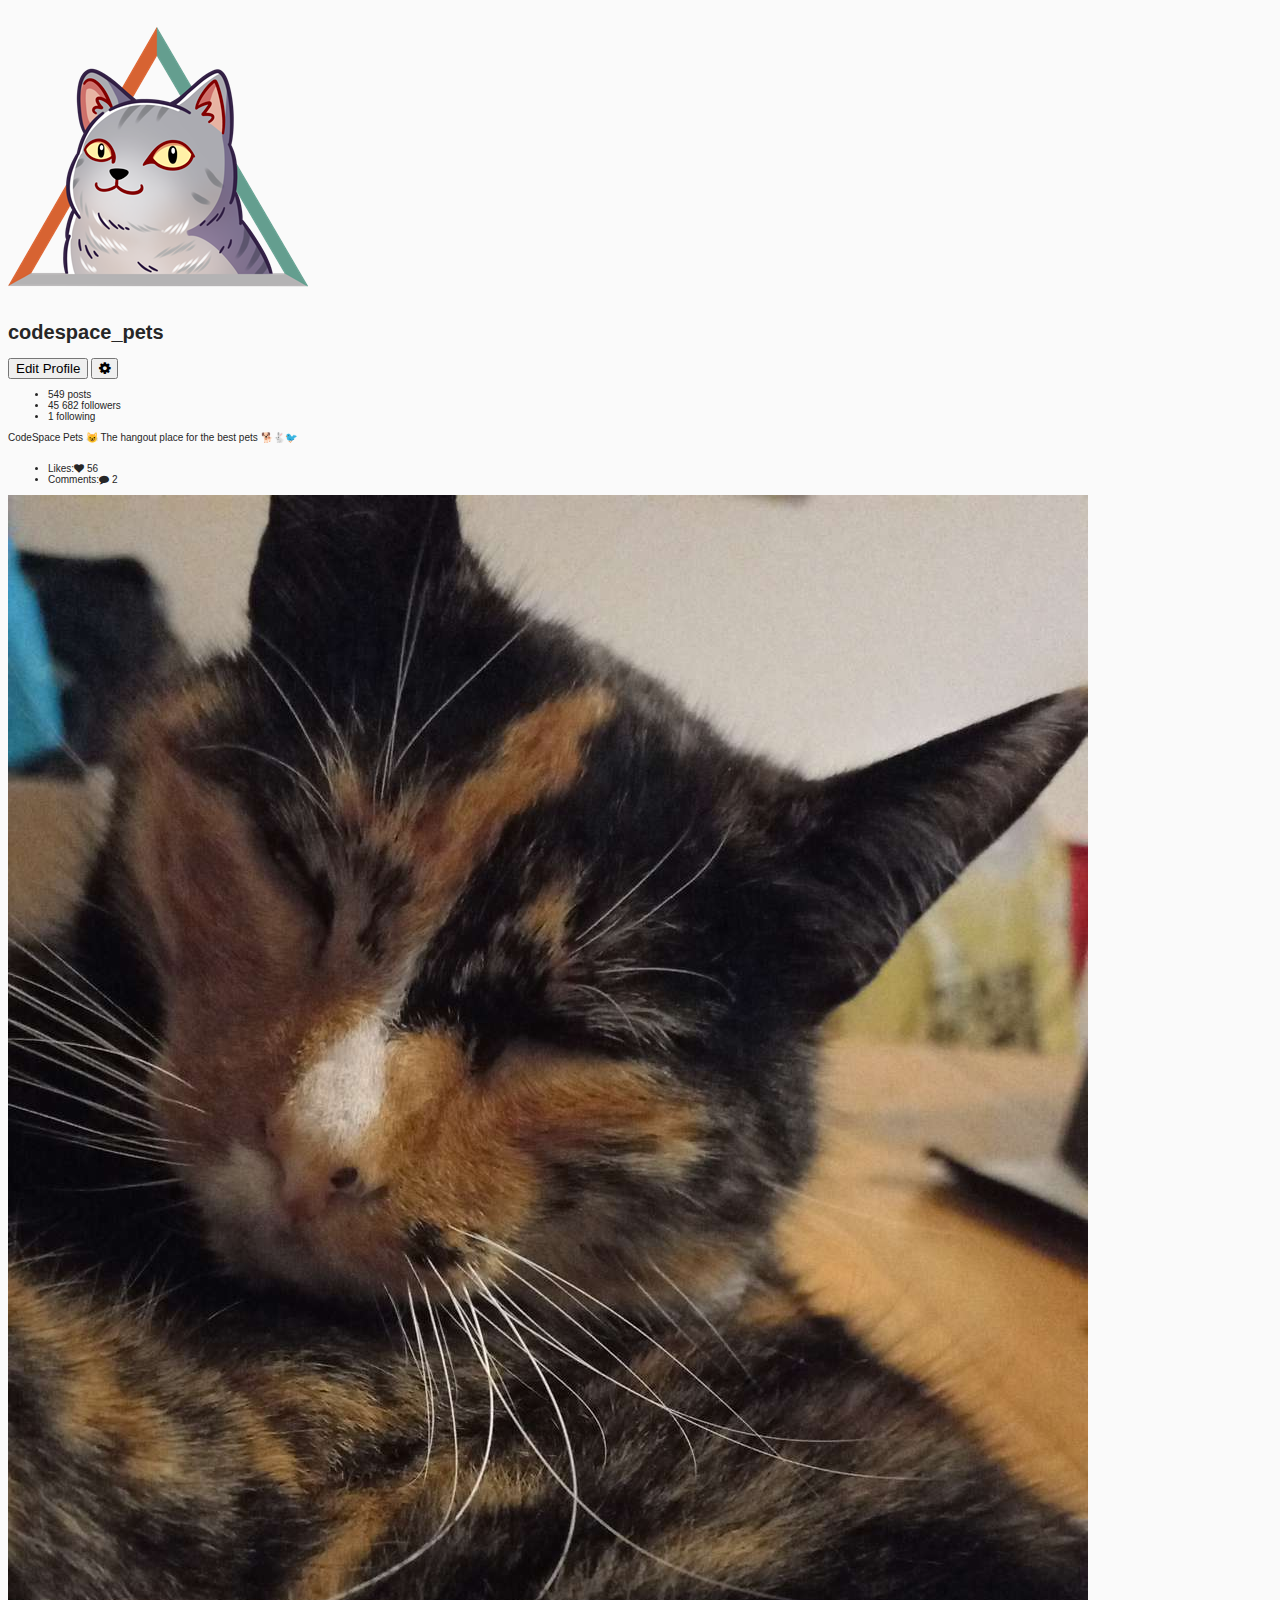
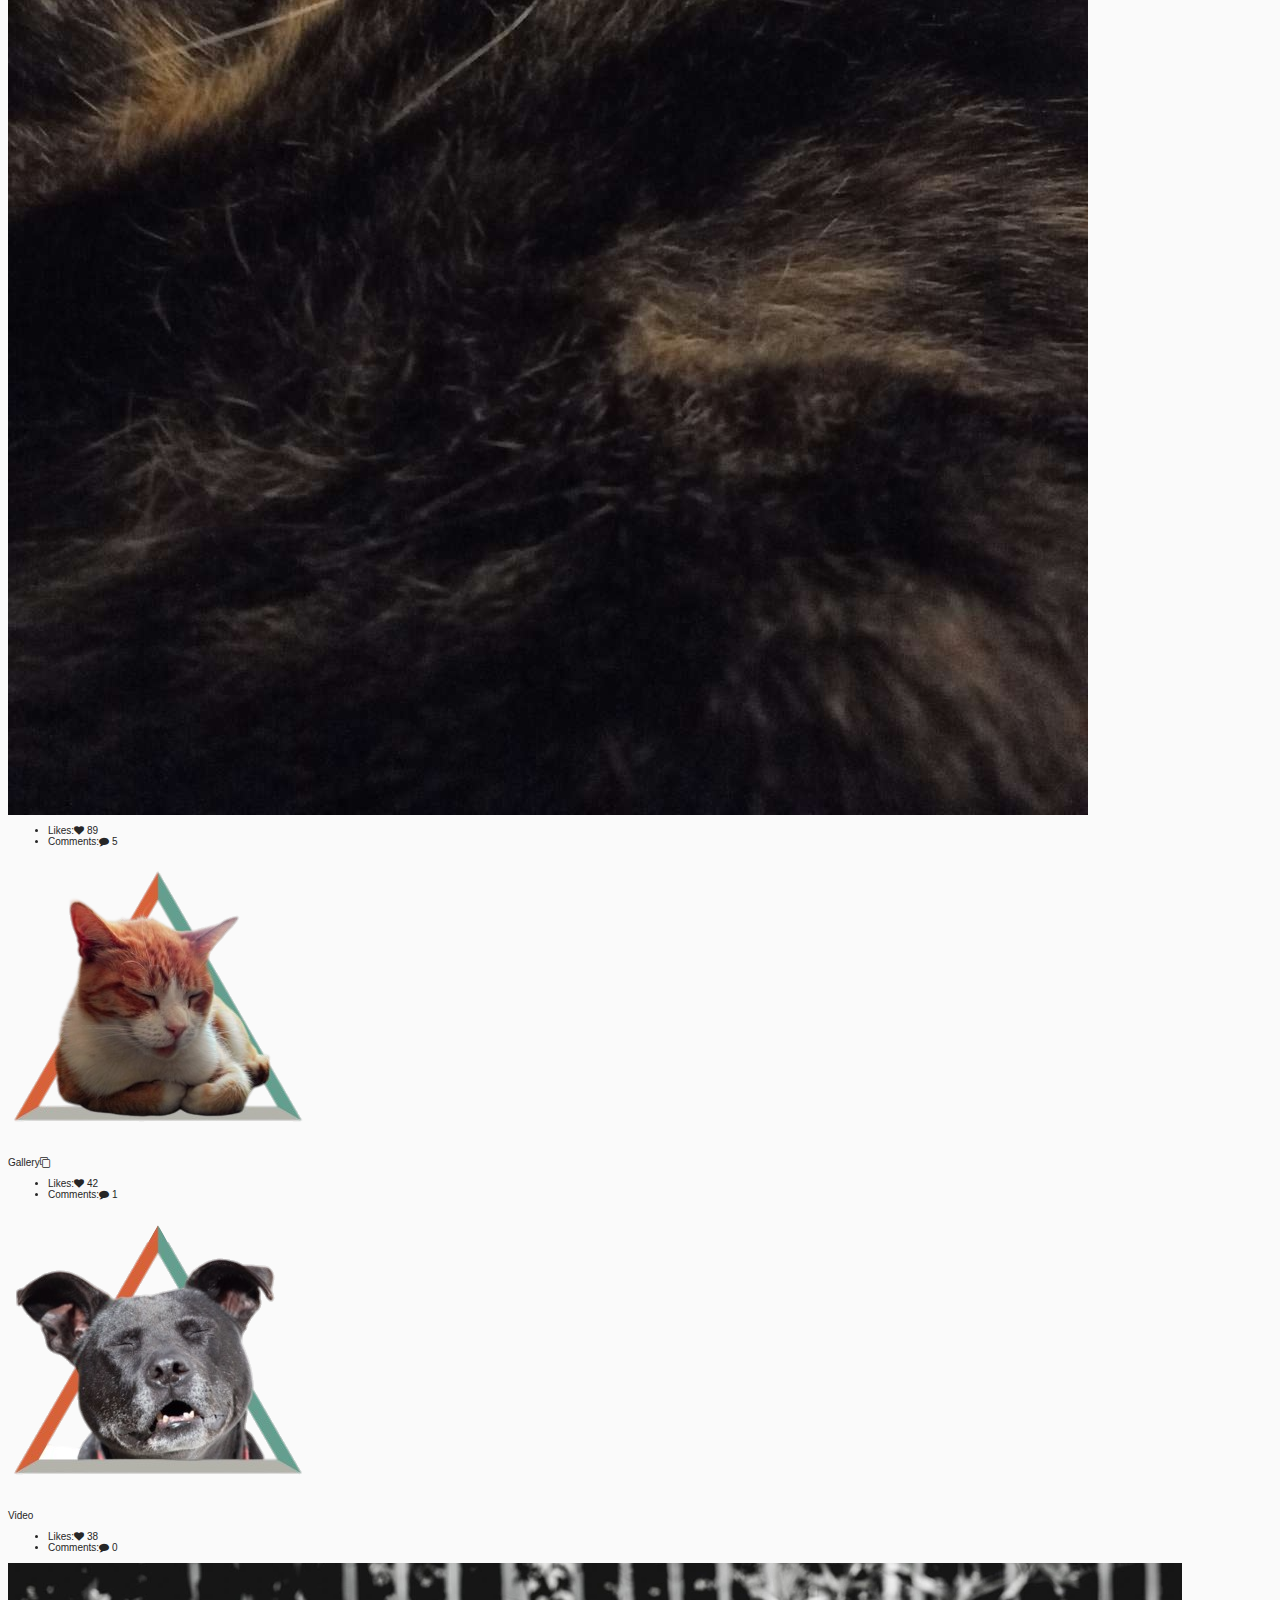
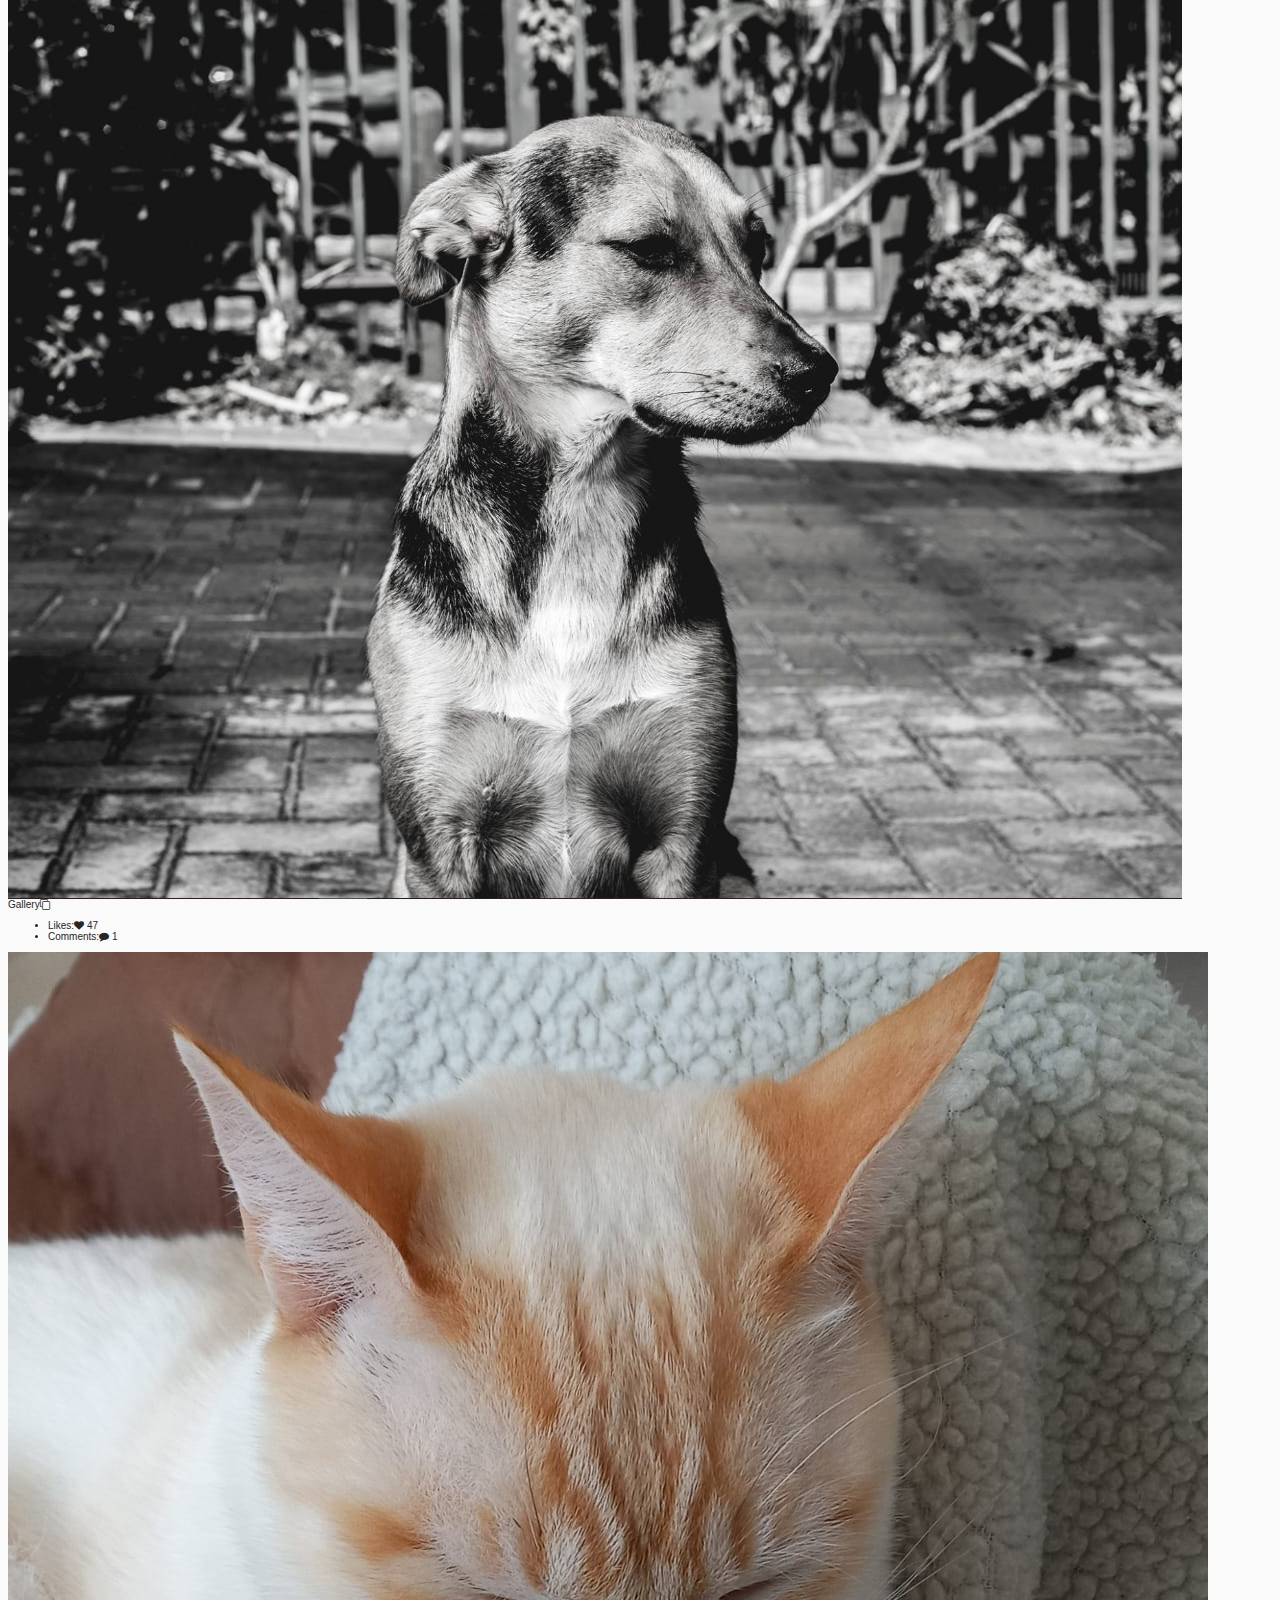
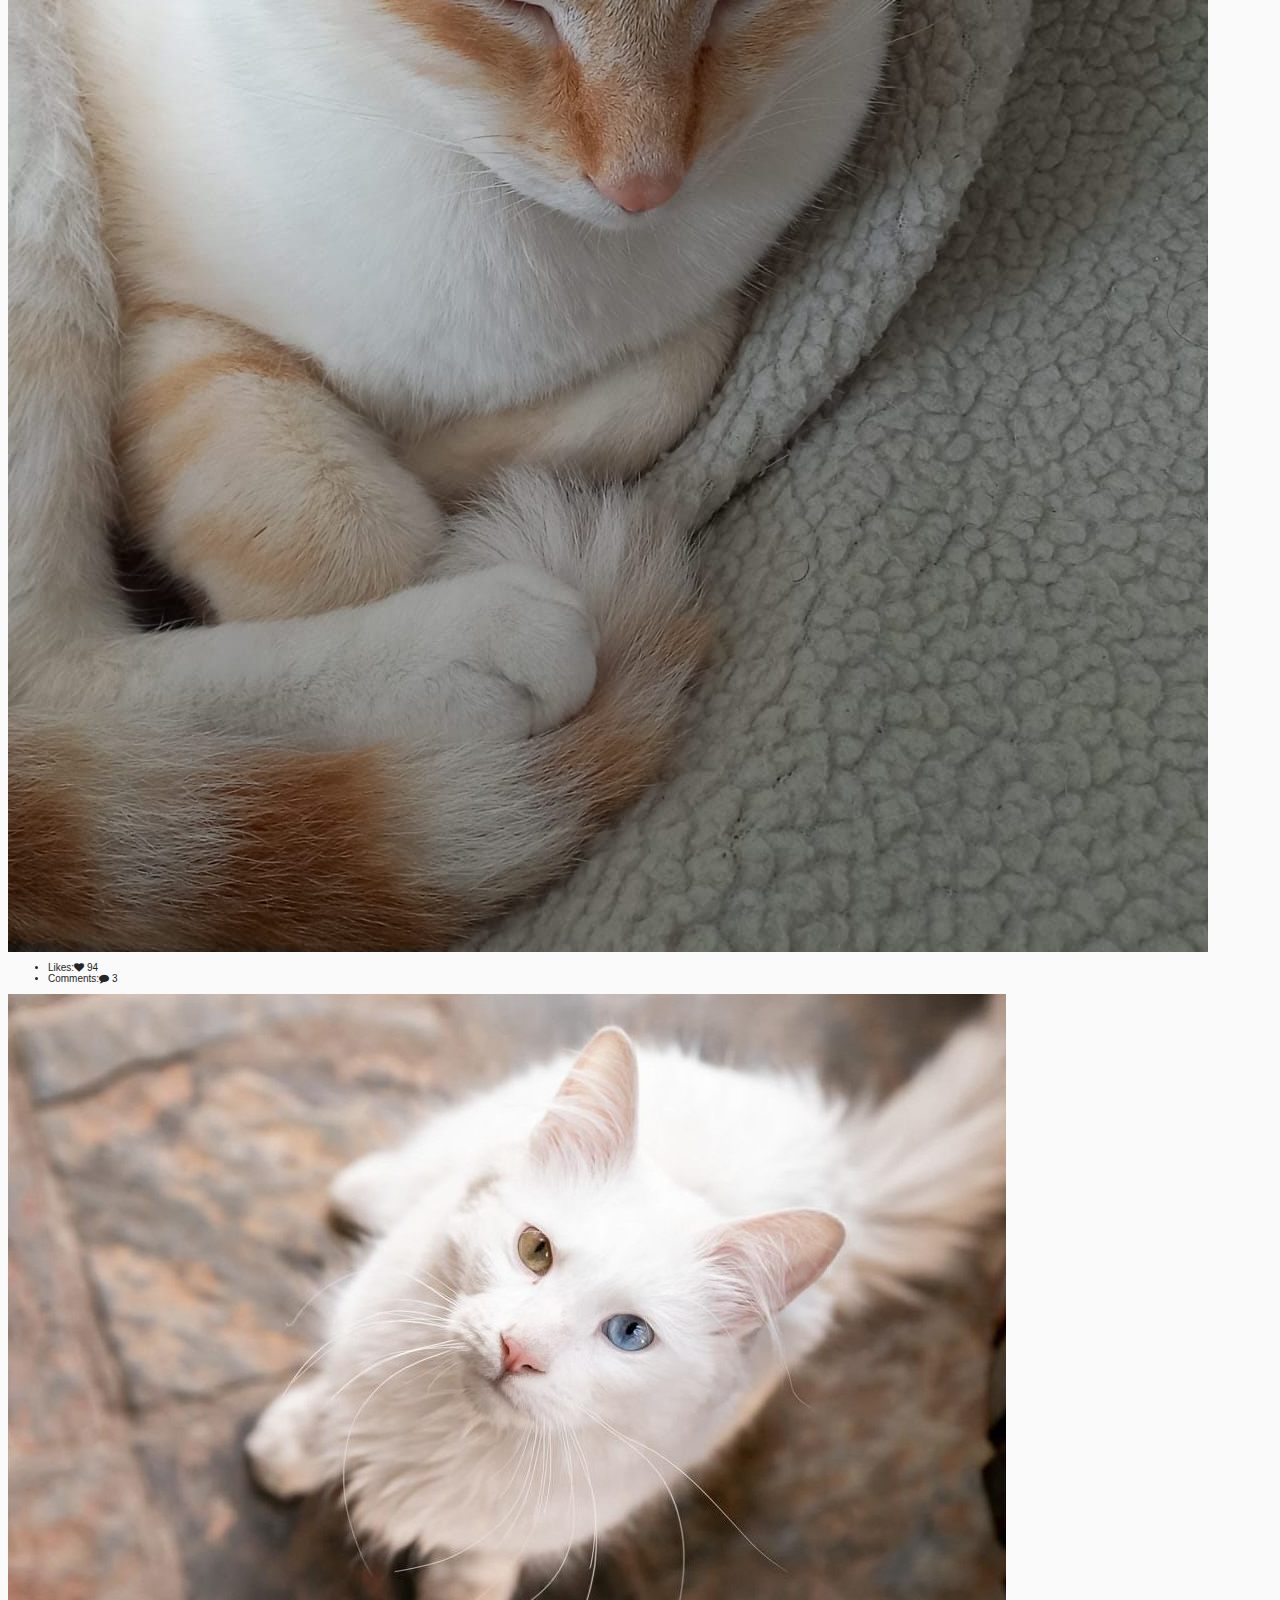
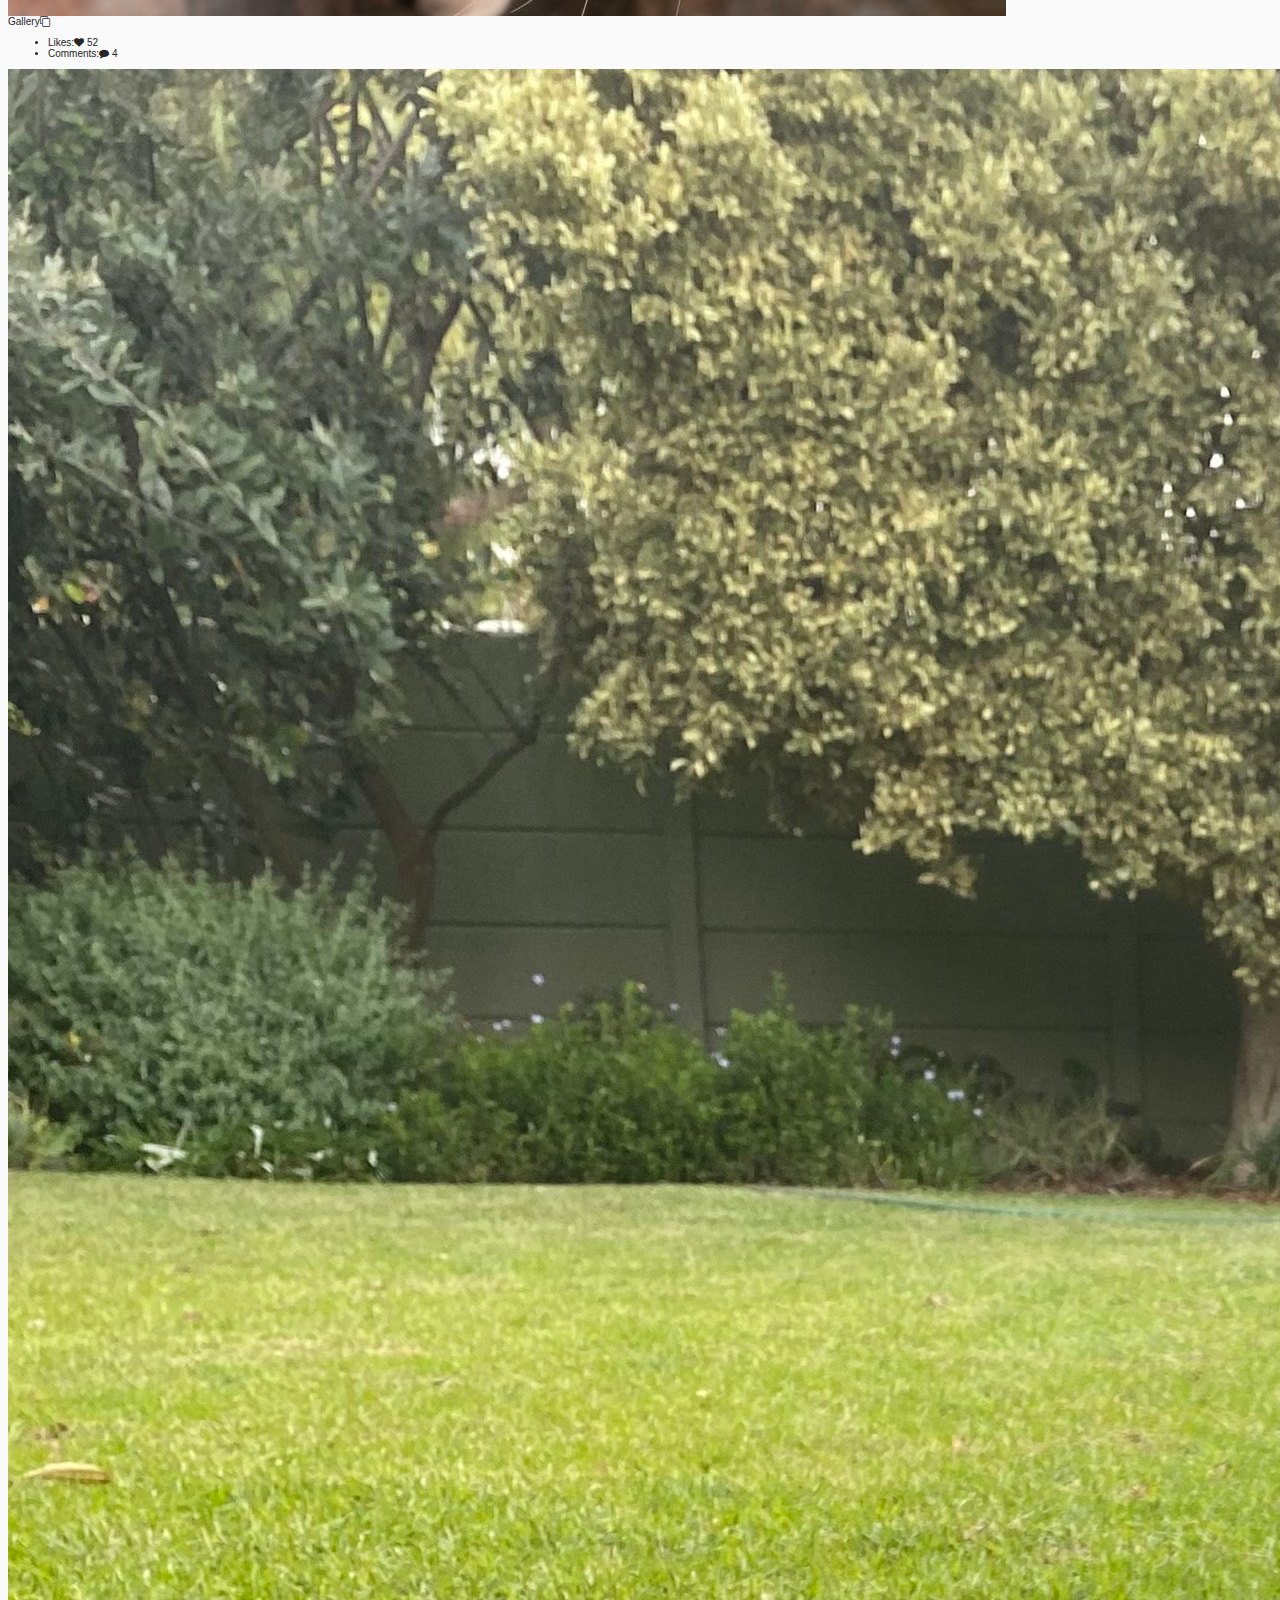
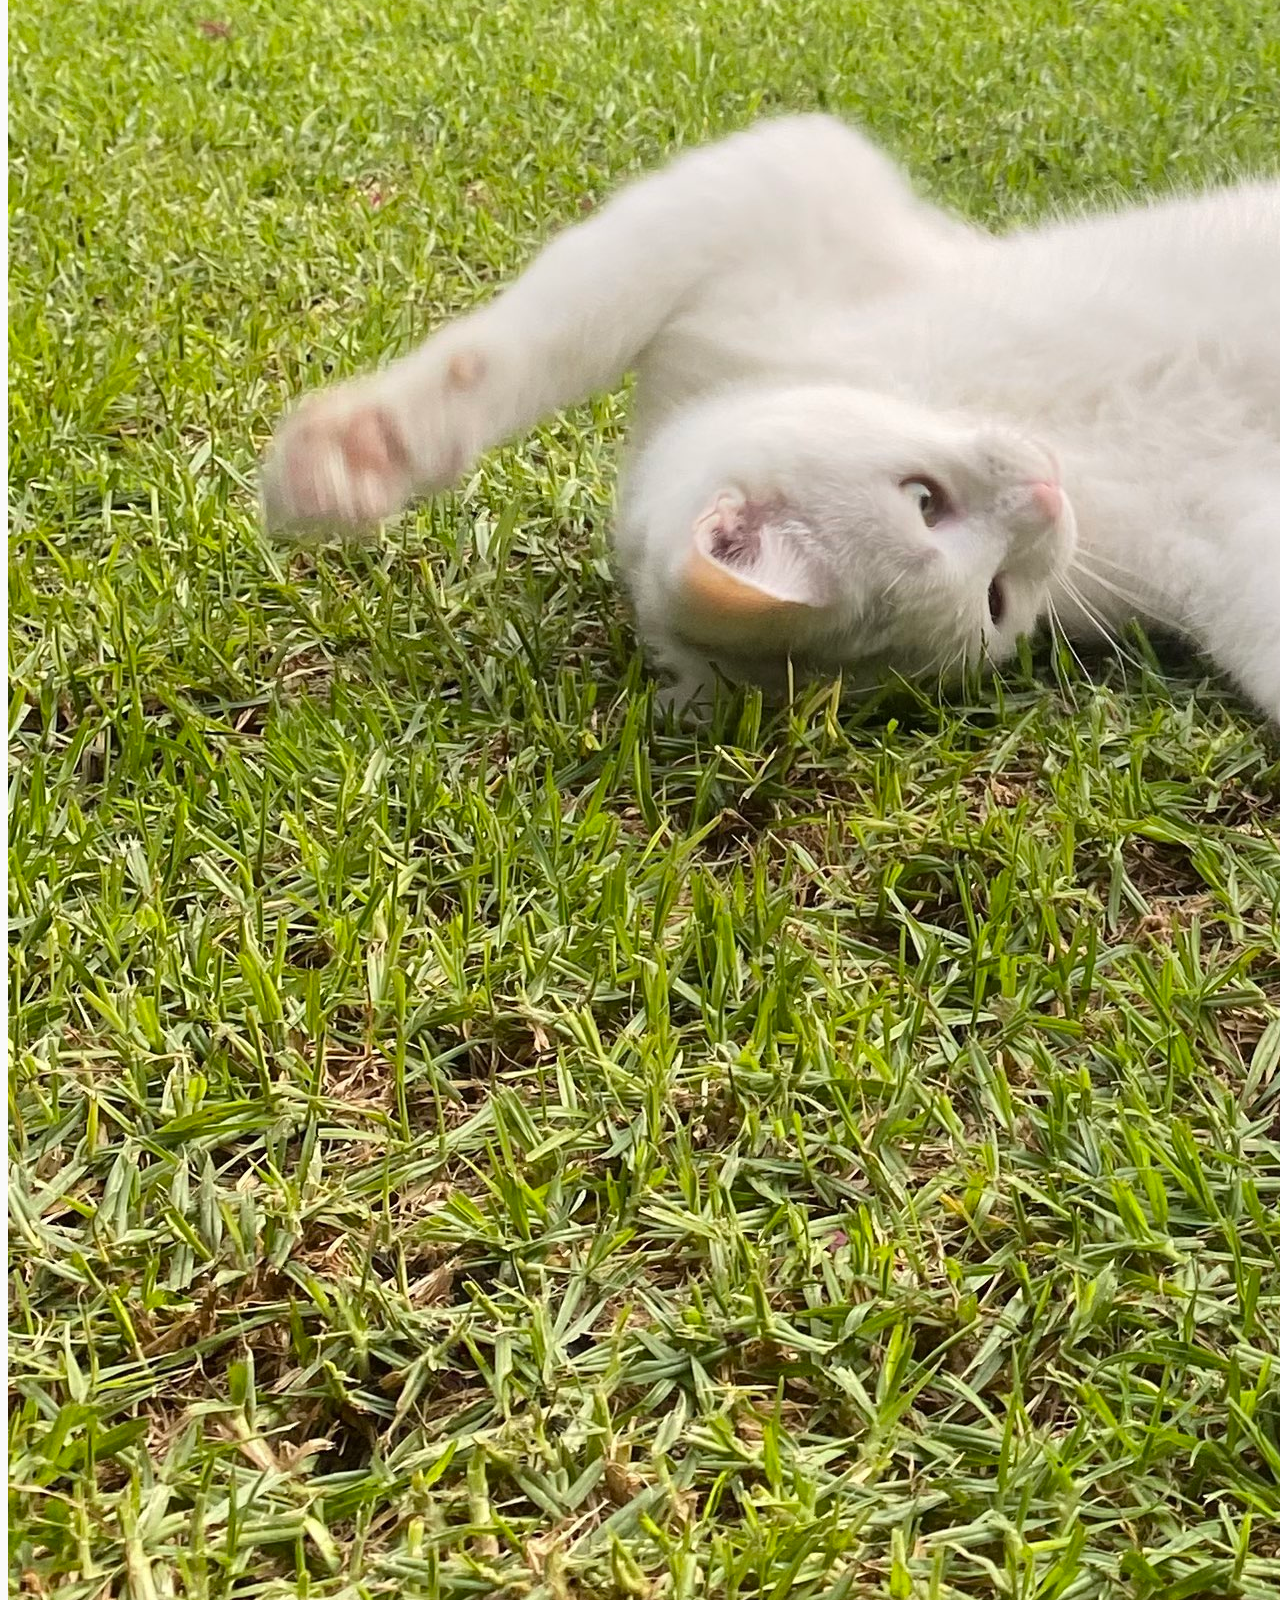
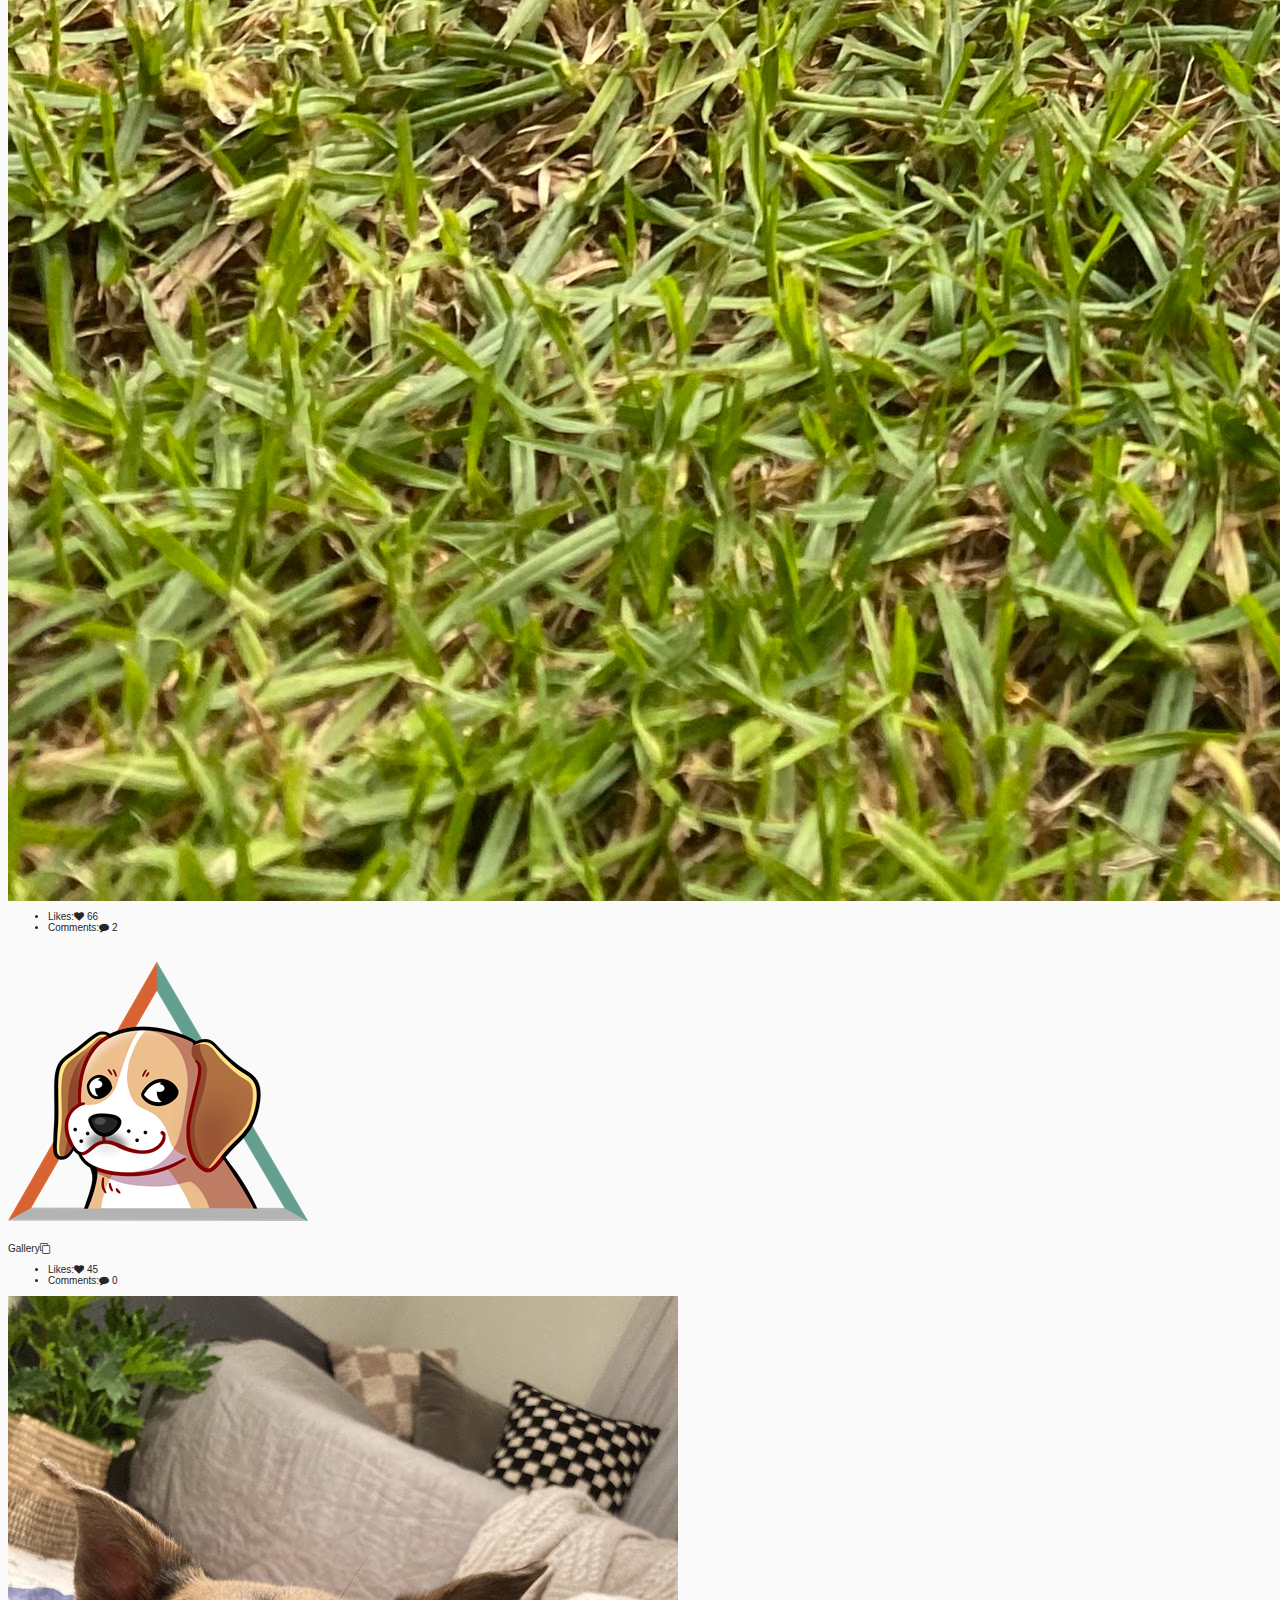
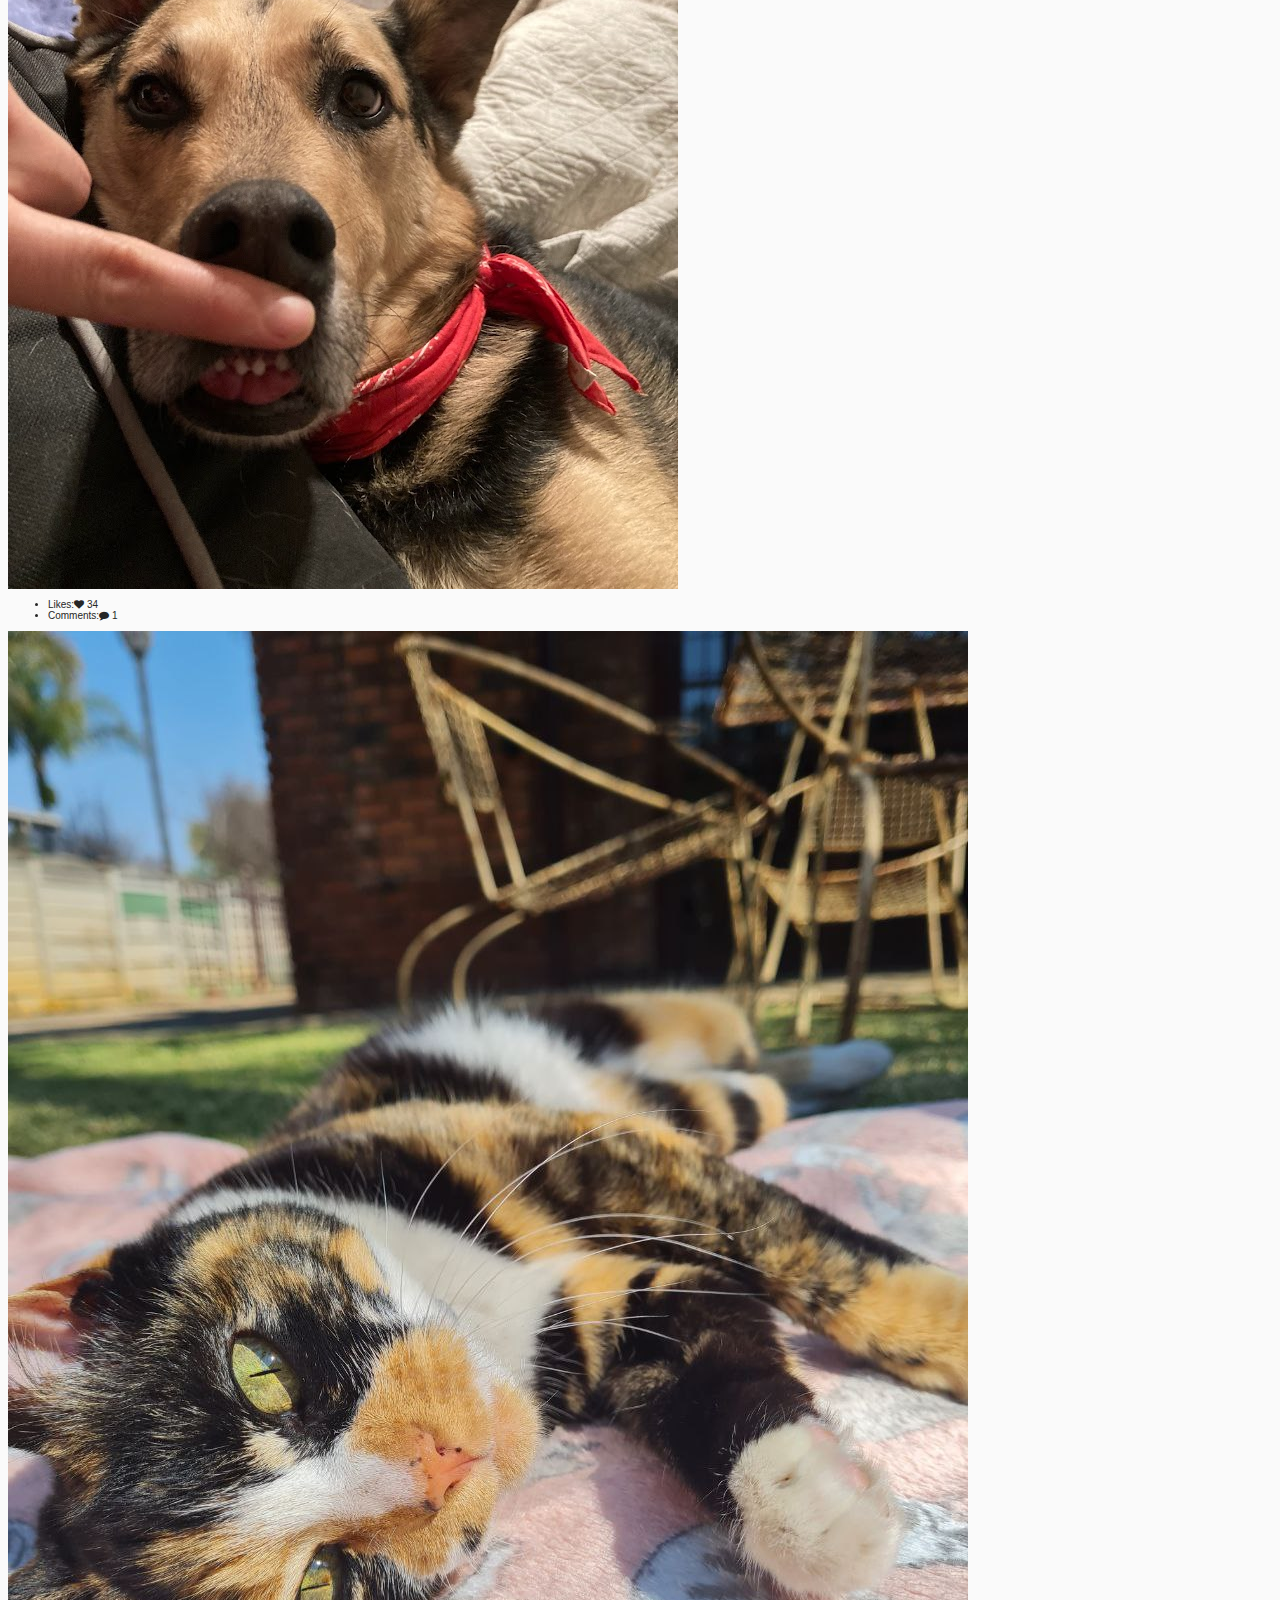
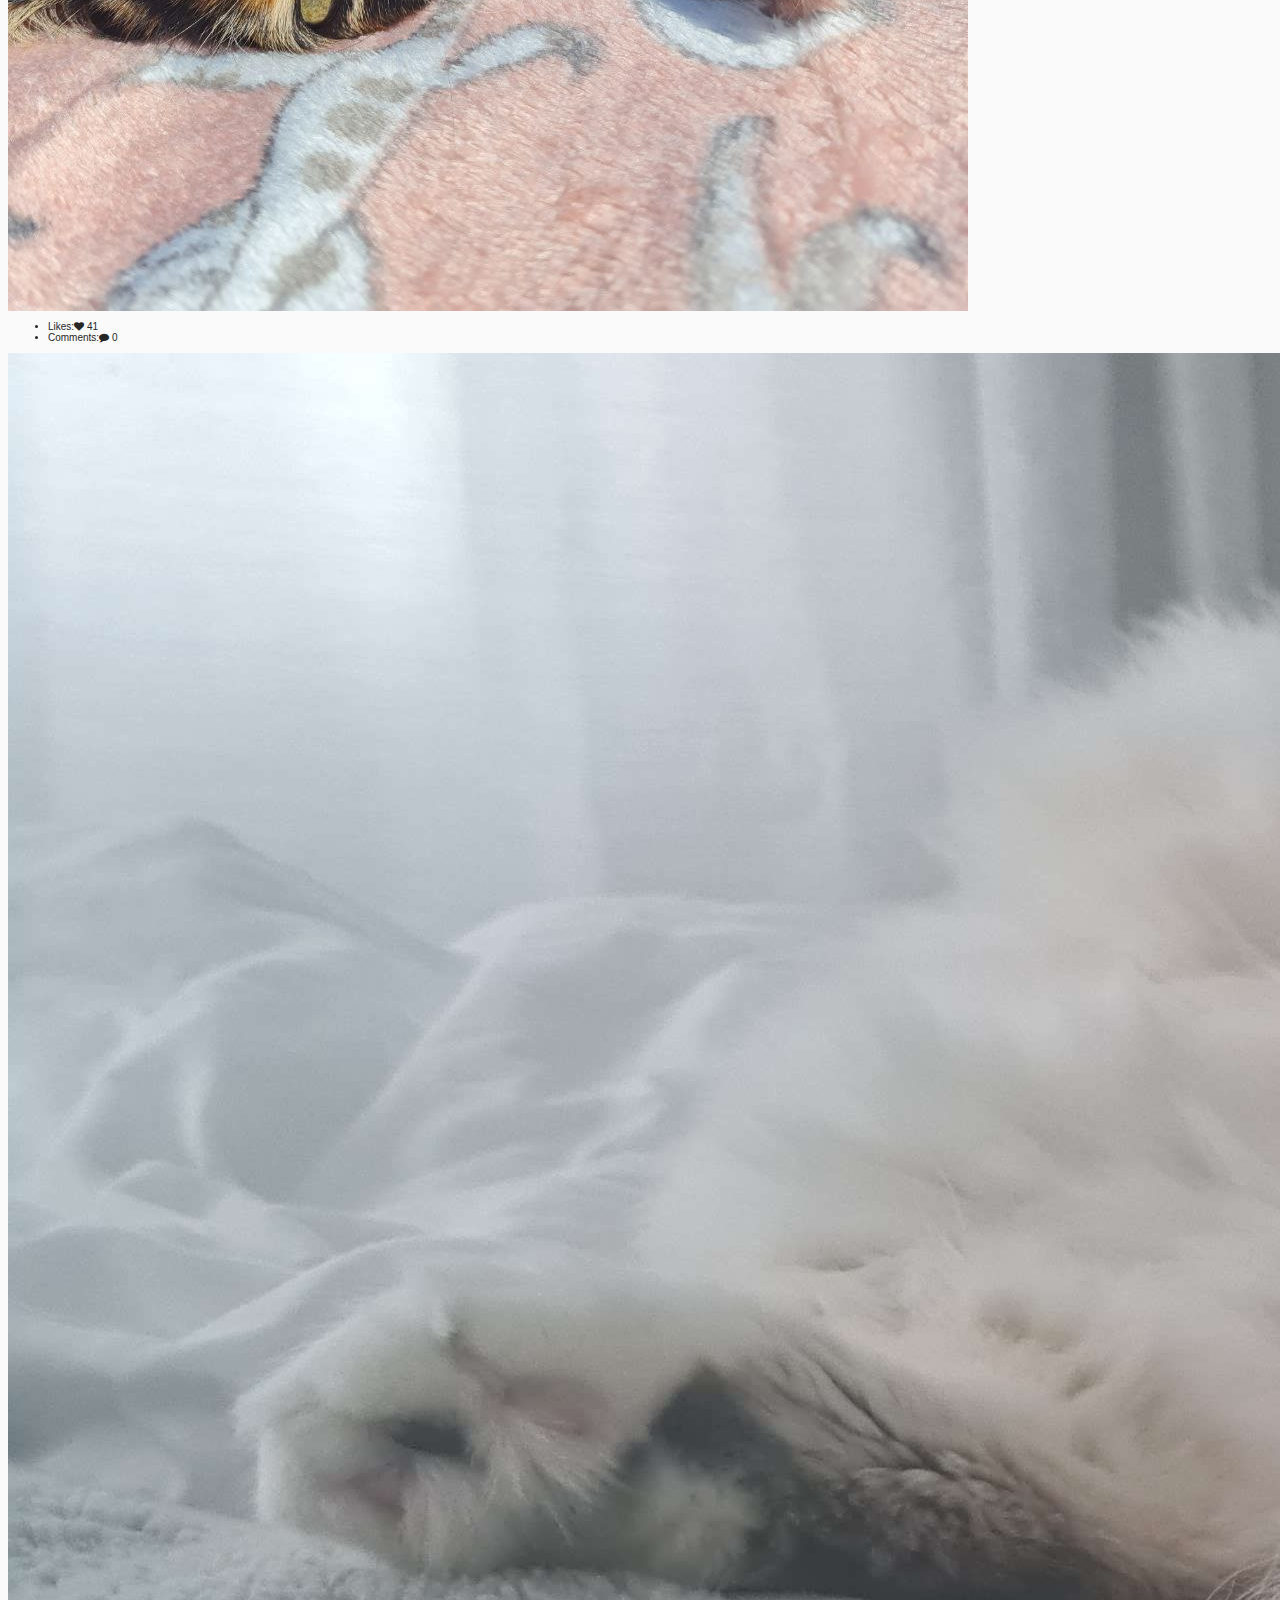
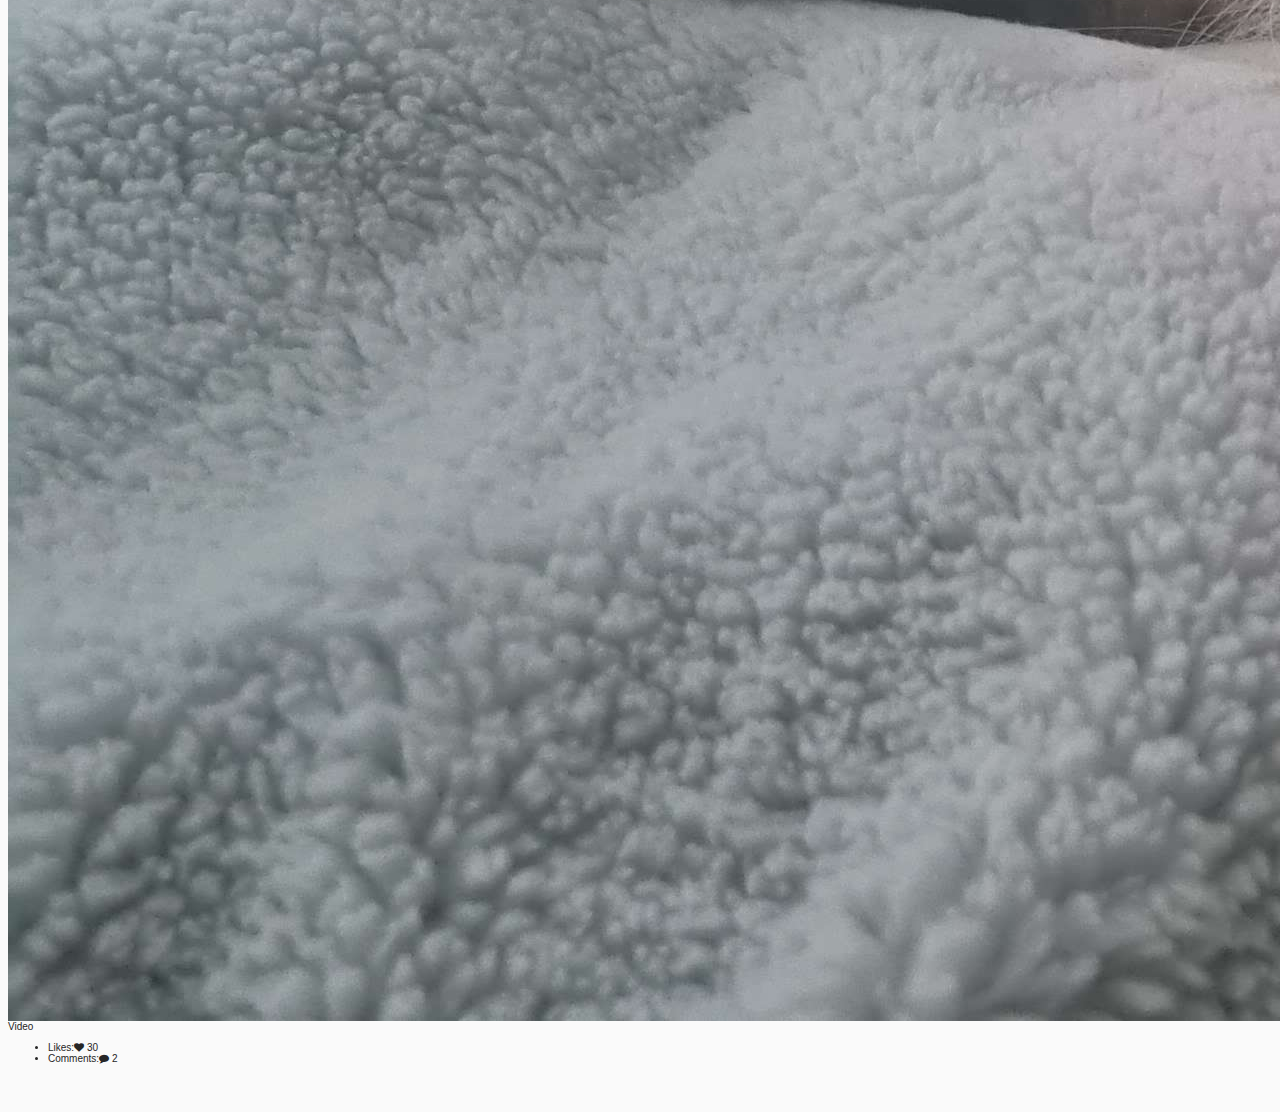
==== index.html @ 77688a8d "upload files" ====
<!-- Inspired by George Park: https://codepen.io/GeorgePark/pen/VXrwOP -->
<!DOCTYPE html>
<html lang="en">
<head>
    <meta charset="UTF-8">
    <meta name="viewport" content="width=device-width, initial-scale=1.0">
    <title>CodeSpace Pets Instagram 😺</title>
    <link rel="stylesheet" href="styles.css">
	<link rel="stylesheet" href="https://cdnjs.cloudflare.com/ajax/libs/font-awesome/4.7.0/css/font-awesome.min.css">
</head>
<body>
    



<header>

	<div class="container">

		<div class="profile">

			<div class="profile-image">

				<img src="./images/cat-codespace.png" alt="">

			</div>

			<div class="profile-user-settings">

				<h1 class="profile-user-name">codespace_pets</h1>

				<button class="btn profile-edit-btn">Edit Profile</button>

				<button class="btn profile-settings-btn" aria-label="profile settings"><i class="fa fa-cog" aria-hidden="true"></i></button>

			</div>

			<div class="profile-stats">

				<ul>
					<li><span class="profile-stat-count">549</span> posts</li>
					<li><span class="profile-stat-count">45 682</span> followers</li>
					<li><span class="profile-stat-count">1</span> following</li>
				</ul>

			</div>

			<div class="profile-bio">

				<p><span class="profile-real-name">CodeSpace Pets 😺</span> The hangout place for the best pets 🐕🐇🐦</p>

			</div>

		</div>
		<!-- End of profile section -->

	</div>
	<!-- End of container -->

</header>

<main>

	<div class="container">

		<div class="gallery">

			<div class="gallery-item" tabindex="0">

				<img src="./images/bailey.PNG" class="gallery-image" alt="">

				<div class="gallery-item-info">

					<ul>
						<li class="gallery-item-likes"><span class="visually-hidden">Likes:</span><i class="fa fa-heart" aria-hidden="true"></i> 56</li>
						<li class="gallery-item-comments"><span class="visually-hidden">Comments:</span><i class="fa fa-comment" aria-hidden="true"></i> 2</li>
					</ul>

				</div>

			</div>

			<div class="gallery-item" tabindex="0">

				<img src="./images/startlett.jpg" class="gallery-image" alt="">

				<div class="gallery-item-info">

					<ul>
						<li class="gallery-item-likes"><span class="visually-hidden">Likes:</span><i class="fa fa-heart" aria-hidden="true"></i> 89</li>
						<li class="gallery-item-comments"><span class="visually-hidden">Comments:</span><i class="fa fa-comment" aria-hidden="true"></i> 5</li>
					</ul>

				</div>

			</div>

			<div class="gallery-item" tabindex="0">

				<img src="./images/mr-chomsky.png" class="gallery-image" alt="">

				<div class="gallery-item-type">

					<span class="visually-hidden">Gallery</span><i class="fa fa-clone" aria-hidden="true"></i>

				</div>

				<div class="gallery-item-info">

					<ul>
						<li class="gallery-item-likes"><span class="visually-hidden">Likes:</span><i class="fa fa-heart" aria-hidden="true"></i> 42</li>
						<li class="gallery-item-comments"><span class="visually-hidden">Comments:</span><i class="fa fa-comment" aria-hidden="true"></i> 1</li>
					</ul>

				</div>

			</div>

			<div class="gallery-item" tabindex="0">

				<img src="./images/scarab.png" class="gallery-image" alt="">

				<div class="gallery-item-type">

					<span class="visually-hidden">Video</span><i class="fa fa-video" aria-hidden="true"></i>

				</div>

				<div class="gallery-item-info">

					<ul>
						<li class="gallery-item-likes"><span class="visually-hidden">Likes:</span><i class="fa fa-heart" aria-hidden="true"></i> 38</li>
						<li class="gallery-item-comments"><span class="visually-hidden">Comments:</span><i class="fa fa-comment" aria-hidden="true"></i> 0</li>
					</ul>

				</div>

			</div>

			<div class="gallery-item" tabindex="0">

				<img src="./images/baronnashor.png" class="gallery-image" alt="">

				<div class="gallery-item-type">

					<span class="visually-hidden">Gallery</span><i class="fa fa-clone" aria-hidden="true"></i>

				</div>

				<div class="gallery-item-info">

					<ul>
						<li class="gallery-item-likes"><span class="visually-hidden">Likes:</span><i class="fa fa-heart" aria-hidden="true"></i> 47</li>
						<li class="gallery-item-comments"><span class="visually-hidden">Comments:</span><i class="fa fa-comment" aria-hidden="true"></i> 1</li>
					</ul>

				</div>

			</div>

			<div class="gallery-item" tabindex="0">

				<img src="./images/gabrielle.jpg" class="gallery-image" alt="">

				<div class="gallery-item-info">

					<ul>
						<li class="gallery-item-likes"><span class="visually-hidden">Likes:</span><i class="fa fa-heart" aria-hidden="true"></i> 94</li>
						<li class="gallery-item-comments"><span class="visually-hidden">Comments:</span><i class="fa fa-comment" aria-hidden="true"></i> 3</li>
					</ul>

				</div>

			</div>

			<div class="gallery-item" tabindex="0">

				<img src="./images/jarrod.jpg" class="gallery-image" alt="">

				<div class="gallery-item-type">

					<span class="visually-hidden">Gallery</span><i class="fa fa-clone" aria-hidden="true"></i>

				</div>

				<div class="gallery-item-info">

					<ul>
						<li class="gallery-item-likes"><span class="visually-hidden">Likes:</span><i class="fa fa-heart" aria-hidden="true"></i> 52</li>
						<li class="gallery-item-comments"><span class="visually-hidden">Comments:</span><i class="fa fa-comment" aria-hidden="true"></i> 4</li>
					</ul>

				</div>

			</div>

			<div class="gallery-item" tabindex="0">

				<img src="./images/mr_goose.jpg" class="gallery-image" alt="">

				<div class="gallery-item-info">

					<ul>
						<li class="gallery-item-likes"><span class="visually-hidden">Likes:</span><i class="fa fa-heart" aria-hidden="true"></i> 66</li>
						<li class="gallery-item-comments"><span class="visually-hidden">Comments:</span><i class="fa fa-comment" aria-hidden="true"></i> 2</li>
					</ul>

				</div>

			</div>

			<div class="gallery-item" tabindex="0">

				<img src="./images/dog-codespace.png" class="gallery-image" alt="">

				<div class="gallery-item-type">

					<span class="visually-hidden">Gallery</span><i class="fa fa-clone" aria-hidden="true"></i>

				</div>

				<div class="gallery-item-info">

					<ul>
						<li class="gallery-item-likes"><span class="visually-hidden">Likes:</span><i class="fa fa-heart" aria-hidden="true"></i> 45</li>
						<li class="gallery-item-comments"><span class="visually-hidden">Comments:</span><i class="fa fa-comment" aria-hidden="true"></i> 0</li>
					</ul>

				</div>

			</div>

			<div class="gallery-item" tabindex="0">

				<img src="./images/forrest.jpg" class="gallery-image" alt="">

				<div class="gallery-item-info">

					<ul>
						<li class="gallery-item-likes"><span class="visually-hidden">Likes:</span><i class="fa fa-heart" aria-hidden="true"></i> 34</li>
						<li class="gallery-item-comments"><span class="visually-hidden">Comments:</span><i class="fa fa-comment" aria-hidden="true"></i> 1</li>
					</ul>

				</div>

			</div>

			<div class="gallery-item" tabindex="0">

				<img src="./images/louise.jpg" class="gallery-image" alt="">

				<div class="gallery-item-info">

					<ul>
						<li class="gallery-item-likes"><span class="visually-hidden">Likes:</span><i class="fa fa-heart" aria-hidden="true"></i> 41</li>
						<li class="gallery-item-comments"><span class="visually-hidden">Comments:</span><i class="fa fa-comment" aria-hidden="true"></i> 0</li>
					</ul>

				</div>

			</div>

			<div class="gallery-item" tabindex="0">

				<img src="./images/tired.jpg" class="gallery-image" alt="">

				<div class="gallery-item-type">

					<span class="visually-hidden">Video</span><i class="fa fa-video" aria-hidden="true"></i>

				</div>

				<div class="gallery-item-info">

					<ul>
						<li class="gallery-item-likes"><span class="visually-hidden">Likes:</span><i class="fa fa-heart" aria-hidden="true"></i> 30</li>
						<li class="gallery-item-comments"><span class="visually-hidden">Comments:</span><i class="fa fa-comment" aria-hidden="true"></i> 2</li>
					</ul>

				</div>

			</div>

		</div>
		<!-- End of gallery -->

		<div class="loader"></div>

	</div>
	<!-- End of container -->

</main>

    
</body>
</html>
---- styles.css ----
/* Base Styles */

:root {
    font-size: 10px;
}

*,
*::before,
*::after {
    box-sizing: border-box;
}

body {
    font-family: "Open Sans", Arial, sans-serif;
    min-height: 100vh;
    background-color: #fafafa;
    color: #262626;
    padding-bottom: 3rem;
}

img {
    display: block;
}
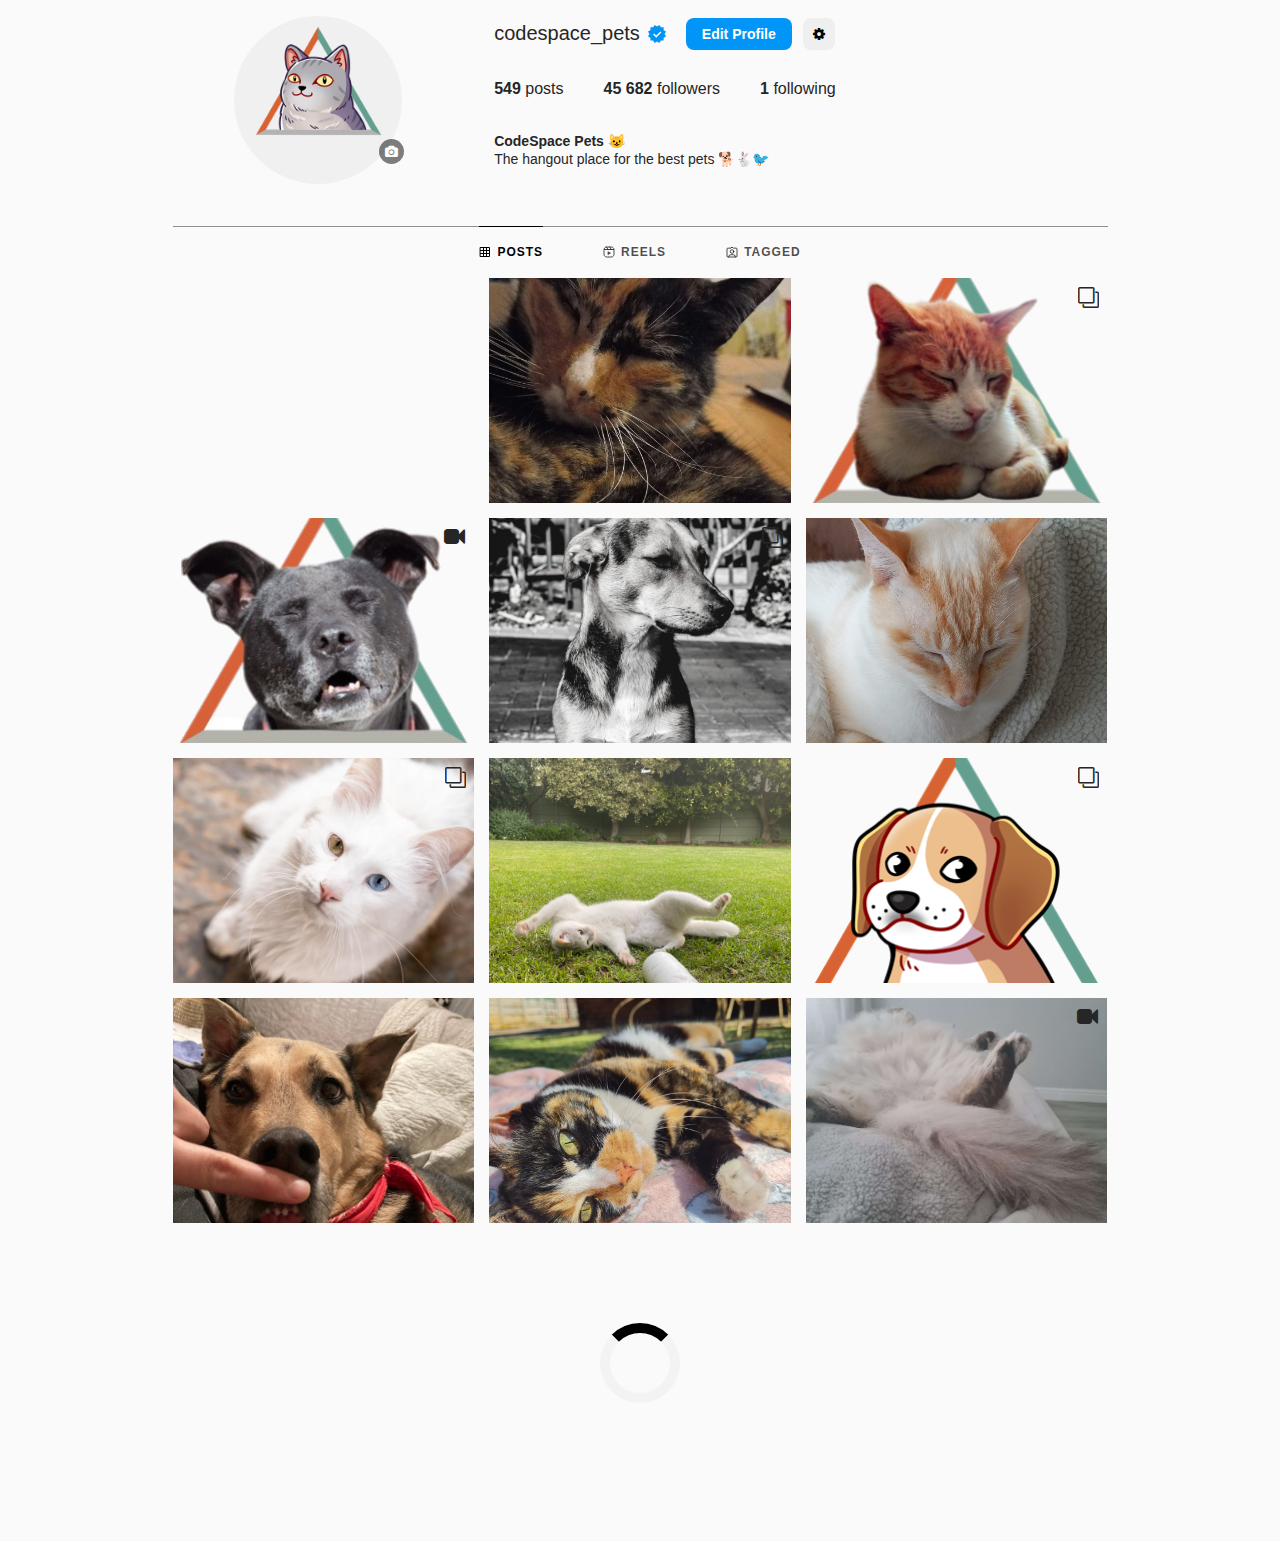
==== commit 61da99b4: "upload new files" ====
--- a/index.html
+++ b/index.html
@@ -1,305 +1,384 @@
-<!-- Inspired by George Park: https://codepen.io/GeorgePark/pen/VXrwOP -->
-<!DOCTYPE html>
-<html lang="en">
-<head>
-    <meta charset="UTF-8">
-    <meta name="viewport" content="width=device-width, initial-scale=1.0">
-    <title>CodeSpace Pets Instagram 😺</title>
-    <link rel="stylesheet" href="styles.css">
-	<link rel="stylesheet" href="https://cdnjs.cloudflare.com/ajax/libs/font-awesome/4.7.0/css/font-awesome.min.css">
-</head>
-<body>
-    
-
-
-
-<header>
-
-	<div class="container">
-
-		<div class="profile">
-
-			<div class="profile-image">
-
-				<img src="./images/cat-codespace.png" alt="">
-
-			</div>
-
-			<div class="profile-user-settings">
-
-				<h1 class="profile-user-name">codespace_pets</h1>
-
-				<button class="btn profile-edit-btn">Edit Profile</button>
-
-				<button class="btn profile-settings-btn" aria-label="profile settings"><i class="fa fa-cog" aria-hidden="true"></i></button>
-
-			</div>
-
-			<div class="profile-stats">
-
-				<ul>
-					<li><span class="profile-stat-count">549</span> posts</li>
-					<li><span class="profile-stat-count">45 682</span> followers</li>
-					<li><span class="profile-stat-count">1</span> following</li>
-				</ul>
-
-			</div>
-
-			<div class="profile-bio">
-
-				<p><span class="profile-real-name">CodeSpace Pets 😺</span> The hangout place for the best pets 🐕🐇🐦</p>
-
-			</div>
-
-		</div>
-		<!-- End of profile section -->
-
-	</div>
-	<!-- End of container -->
-
-</header>
-
-<main>
-
-	<div class="container">
-
-		<div class="gallery">
-
-			<div class="gallery-item" tabindex="0">
-
-				<img src="./images/bailey.PNG" class="gallery-image" alt="">
-
-				<div class="gallery-item-info">
-
-					<ul>
-						<li class="gallery-item-likes"><span class="visually-hidden">Likes:</span><i class="fa fa-heart" aria-hidden="true"></i> 56</li>
-						<li class="gallery-item-comments"><span class="visually-hidden">Comments:</span><i class="fa fa-comment" aria-hidden="true"></i> 2</li>
-					</ul>
-
-				</div>
-
-			</div>
-
-			<div class="gallery-item" tabindex="0">
-
-				<img src="./images/startlett.jpg" class="gallery-image" alt="">
-
-				<div class="gallery-item-info">
-
-					<ul>
-						<li class="gallery-item-likes"><span class="visually-hidden">Likes:</span><i class="fa fa-heart" aria-hidden="true"></i> 89</li>
-						<li class="gallery-item-comments"><span class="visually-hidden">Comments:</span><i class="fa fa-comment" aria-hidden="true"></i> 5</li>
-					</ul>
-
-				</div>
-
-			</div>
-
-			<div class="gallery-item" tabindex="0">
-
-				<img src="./images/mr-chomsky.png" class="gallery-image" alt="">
-
-				<div class="gallery-item-type">
-
-					<span class="visually-hidden">Gallery</span><i class="fa fa-clone" aria-hidden="true"></i>
-
-				</div>
-
-				<div class="gallery-item-info">
-
-					<ul>
-						<li class="gallery-item-likes"><span class="visually-hidden">Likes:</span><i class="fa fa-heart" aria-hidden="true"></i> 42</li>
-						<li class="gallery-item-comments"><span class="visually-hidden">Comments:</span><i class="fa fa-comment" aria-hidden="true"></i> 1</li>
-					</ul>
-
-				</div>
-
-			</div>
-
-			<div class="gallery-item" tabindex="0">
-
-				<img src="./images/scarab.png" class="gallery-image" alt="">
-
-				<div class="gallery-item-type">
-
-					<span class="visually-hidden">Video</span><i class="fa fa-video" aria-hidden="true"></i>
-
-				</div>
-
-				<div class="gallery-item-info">
-
-					<ul>
-						<li class="gallery-item-likes"><span class="visually-hidden">Likes:</span><i class="fa fa-heart" aria-hidden="true"></i> 38</li>
-						<li class="gallery-item-comments"><span class="visually-hidden">Comments:</span><i class="fa fa-comment" aria-hidden="true"></i> 0</li>
-					</ul>
-
-				</div>
-
-			</div>
-
-			<div class="gallery-item" tabindex="0">
-
-				<img src="./images/baronnashor.png" class="gallery-image" alt="">
-
-				<div class="gallery-item-type">
-
-					<span class="visually-hidden">Gallery</span><i class="fa fa-clone" aria-hidden="true"></i>
-
-				</div>
-
-				<div class="gallery-item-info">
-
-					<ul>
-						<li class="gallery-item-likes"><span class="visually-hidden">Likes:</span><i class="fa fa-heart" aria-hidden="true"></i> 47</li>
-						<li class="gallery-item-comments"><span class="visually-hidden">Comments:</span><i class="fa fa-comment" aria-hidden="true"></i> 1</li>
-					</ul>
-
-				</div>
-
-			</div>
-
-			<div class="gallery-item" tabindex="0">
-
-				<img src="./images/gabrielle.jpg" class="gallery-image" alt="">
-
-				<div class="gallery-item-info">
-
-					<ul>
-						<li class="gallery-item-likes"><span class="visually-hidden">Likes:</span><i class="fa fa-heart" aria-hidden="true"></i> 94</li>
-						<li class="gallery-item-comments"><span class="visually-hidden">Comments:</span><i class="fa fa-comment" aria-hidden="true"></i> 3</li>
-					</ul>
-
-				</div>
-
-			</div>
-
-			<div class="gallery-item" tabindex="0">
-
-				<img src="./images/jarrod.jpg" class="gallery-image" alt="">
-
-				<div class="gallery-item-type">
-
-					<span class="visually-hidden">Gallery</span><i class="fa fa-clone" aria-hidden="true"></i>
-
-				</div>
-
-				<div class="gallery-item-info">
-
-					<ul>
-						<li class="gallery-item-likes"><span class="visually-hidden">Likes:</span><i class="fa fa-heart" aria-hidden="true"></i> 52</li>
-						<li class="gallery-item-comments"><span class="visually-hidden">Comments:</span><i class="fa fa-comment" aria-hidden="true"></i> 4</li>
-					</ul>
-
-				</div>
-
-			</div>
-
-			<div class="gallery-item" tabindex="0">
-
-				<img src="./images/mr_goose.jpg" class="gallery-image" alt="">
-
-				<div class="gallery-item-info">
-
-					<ul>
-						<li class="gallery-item-likes"><span class="visually-hidden">Likes:</span><i class="fa fa-heart" aria-hidden="true"></i> 66</li>
-						<li class="gallery-item-comments"><span class="visually-hidden">Comments:</span><i class="fa fa-comment" aria-hidden="true"></i> 2</li>
-					</ul>
-
-				</div>
-
-			</div>
-
-			<div class="gallery-item" tabindex="0">
-
-				<img src="./images/dog-codespace.png" class="gallery-image" alt="">
-
-				<div class="gallery-item-type">
-
-					<span class="visually-hidden">Gallery</span><i class="fa fa-clone" aria-hidden="true"></i>
-
-				</div>
-
-				<div class="gallery-item-info">
-
-					<ul>
-						<li class="gallery-item-likes"><span class="visually-hidden">Likes:</span><i class="fa fa-heart" aria-hidden="true"></i> 45</li>
-						<li class="gallery-item-comments"><span class="visually-hidden">Comments:</span><i class="fa fa-comment" aria-hidden="true"></i> 0</li>
-					</ul>
-
-				</div>
-
-			</div>
-
-			<div class="gallery-item" tabindex="0">
-
-				<img src="./images/forrest.jpg" class="gallery-image" alt="">
-
-				<div class="gallery-item-info">
-
-					<ul>
-						<li class="gallery-item-likes"><span class="visually-hidden">Likes:</span><i class="fa fa-heart" aria-hidden="true"></i> 34</li>
-						<li class="gallery-item-comments"><span class="visually-hidden">Comments:</span><i class="fa fa-comment" aria-hidden="true"></i> 1</li>
-					</ul>
-
-				</div>
-
-			</div>
-
-			<div class="gallery-item" tabindex="0">
-
-				<img src="./images/louise.jpg" class="gallery-image" alt="">
-
-				<div class="gallery-item-info">
-
-					<ul>
-						<li class="gallery-item-likes"><span class="visually-hidden">Likes:</span><i class="fa fa-heart" aria-hidden="true"></i> 41</li>
-						<li class="gallery-item-comments"><span class="visually-hidden">Comments:</span><i class="fa fa-comment" aria-hidden="true"></i> 0</li>
-					</ul>
-
-				</div>
-
-			</div>
-
-			<div class="gallery-item" tabindex="0">
-
-				<img src="./images/tired.jpg" class="gallery-image" alt="">
-
-				<div class="gallery-item-type">
-
-					<span class="visually-hidden">Video</span><i class="fa fa-video" aria-hidden="true"></i>
-
-				</div>
-
-				<div class="gallery-item-info">
-
-					<ul>
-						<li class="gallery-item-likes"><span class="visually-hidden">Likes:</span><i class="fa fa-heart" aria-hidden="true"></i> 30</li>
-						<li class="gallery-item-comments"><span class="visually-hidden">Comments:</span><i class="fa fa-comment" aria-hidden="true"></i> 2</li>
-					</ul>
-
-				</div>
-
-			</div>
-
-		</div>
-		<!-- End of gallery -->
-
-		<div class="loader"></div>
-
-	</div>
-	<!-- End of container -->
-
-</main>
-
-    
-</body>
-</html>
-
-
-
-
-
-
-
-
-
+<!-- Inspired by George Park: https://codepen.io/GeorgePark/pen/VXrwOP -->
+<!DOCTYPE html>
+<html lang="en">
+<head>
+    <meta charset="UTF-8">
+    <meta name="viewport" content="width=device-width, initial-scale=1.0">
+    <title>CodeSpace Pets Instagram 😺</title>
+    <link rel="stylesheet" href="styles.css">
+	<link rel="stylesheet" href="https://cdnjs.cloudflare.com/ajax/libs/font-awesome/4.7.0/css/font-awesome.min.css">
+</head>
+<body>
+    
+
+
+<div class="ig-layout">
+	<header>
+
+		<div class="container">
+
+			<div class="profile">
+
+				<div class="profile-image-box">
+
+					<div class="profile-image">
+
+						<img src="./images/cat-codespace.png" alt="">
+	
+					</div>
+
+					<div class="profile-edit" role="button"><i class="fa fa-camera" aria-hidden="true"></i></div>
+
+				</div>
+
+				<div class="profile-user-info">
+					<div class="profile-user-settings">
+
+						<h1 class="profile-user-name">codespace_pets</h1>
+
+						<div class="profile-user-verification">
+							<svg aria-label="Verified" class="verified-image" fill="rgb(0, 149, 246)" height="18" role="img" viewBox="0 0 40 40" width="18">
+								<title>Verified</title>
+								<path d="M19.998 3.094 14.638 0l-2.972 5.15H5.432v6.354L0 14.64 3.094 20 0 25.359l5.432 3.137v5.905h5.975L14.638 40l5.36-3.094L25.358 40l3.232-5.6h6.162v-6.01L40 25.359 36.905 20 40 14.641l-5.248-3.03v-6.46h-6.419L25.358 0l-5.36 3.094Zm7.415 11.225 2.254 2.287-11.43 11.5-6.835-6.93 2.244-2.258 4.587 4.581 9.18-9.18Z" fill-rule="evenodd"></path>
+							</svg>
+						</div>
+
+						<div class="profile-btns">
+							<button class="btn profile-edit-btn">Edit Profile</button>
+	
+							<button class="btn profile-settings-btn" aria-label="profile settings"><i class="fa fa-cog" aria-hidden="true"></i></button>	
+						</div>
+
+					</div>
+	
+					<div class="profile-stats">
+	
+						<ul>
+							<li><span class="profile-stat-count">549</span> posts</li>
+							<li><span class="profile-stat-count">45 682</span> followers</li>
+							<li><span class="profile-stat-count">1</span> following</li>
+						</ul>
+	
+					</div>
+	
+					<div class="profile-bio">
+	
+						<p><span class="profile-real-name">CodeSpace Pets 😺</span> The hangout place for the best pets 🐕🐇🐦</p>
+	
+					</div>
+				</div>
+
+			</div>
+			<!-- End of profile section -->
+
+		</div>
+		<!-- End of container -->
+
+	</header>
+
+	<main>
+
+		<div id="user-gallery" class="container">
+
+			<div class="gallery-nav">
+				
+				<a id="posts-tab" class="gallery-tab active" href="#" role="tab" tabindex="0" aria-selected="true">
+					<svg aria-label="Posts" class="tab-icon" fill="currentColor" height="24" role="img" viewBox="0 0 24 24" width="24">
+						<title>Posts</title>
+						<rect fill="none" height="18" stroke="currentColor" stroke-linecap="round" stroke-linejoin="round" stroke-width="2" width="18" x="3" y="3"></rect>
+						<line fill="none" stroke="currentColor" stroke-linecap="round" stroke-linejoin="round" stroke-width="2" x1="9.015" x2="9.015" y1="3" y2="21"></line>
+						<line fill="none" stroke="currentColor" stroke-linecap="round" stroke-linejoin="round" stroke-width="2" x1="14.985" x2="14.985" y1="3" y2="21"></line>
+						<line fill="none" stroke="currentColor" stroke-linecap="round" stroke-linejoin="round" stroke-width="2" x1="21" x2="3" y1="9.015" y2="9.015"></line>
+						<line fill="none" stroke="currentColor" stroke-linecap="round" stroke-linejoin="round" stroke-width="2" x1="21" x2="3" y1="14.985" y2="14.985"></line>
+					</svg>
+					<span>Posts</span>
+				</a>
+				<a id="reels-tab" class="gallery-tab" href="./reels/" role="tab" tabindex="0" aria-selected="true">
+					<svg aria-label="" class="tab-icon" fill="currentColor" height="12" role="img" viewBox="0 0 24 24" width="12">
+						<title>Reels</title>
+						<line fill="none" stroke="currentColor" stroke-linejoin="round" stroke-width="2" x1="2.049" x2="21.95" y1="7.002" y2="7.002"></line>
+						<line fill="none" stroke="currentColor" stroke-linecap="round" stroke-linejoin="round" stroke-width="2" x1="13.504" x2="16.362" y1="2.001" y2="7.002"></line>
+						<line fill="none" stroke="currentColor" stroke-linecap="round" stroke-linejoin="round" stroke-width="2" x1="7.207" x2="10.002" y1="2.11" y2="7.002"></line>
+						<path d="M2 12.001v3.449c0 2.849.698 4.006 1.606 4.945.94.908 2.098 1.607 4.946 1.607h6.896c2.848 0 4.006-.699 4.946-1.607.908-.939 1.606-2.096 1.606-4.945V8.552c0-2.848-.698-4.006-1.606-4.945C19.454 2.699 18.296 2 15.448 2H8.552c-2.848 0-4.006.699-4.946 1.607C2.698 4.546 2 5.704 2 8.552Z" fill="none" stroke="currentColor" stroke-linecap="round" stroke-linejoin="round" stroke-width="2"></path>
+						<path d="M9.763 17.664a.908.908 0 0 1-.454-.787V11.63a.909.909 0 0 1 1.364-.788l4.545 2.624a.909.909 0 0 1 0 1.575l-4.545 2.624a.91.91 0 0 1-.91 0Z" fill-rule="evenodd"></path>
+					</svg>
+					<span>Reels</span>
+				</a>
+				<a id="tagged-tab" class="gallery-tab" href="./tagged/" role="tab" tabindex="0" aria-selected="true">
+					<svg aria-label="" class="x1lliihq x1n2onr6 x1roi4f4" fill="currentColor" height="12" role="img" viewBox="0 0 24 24" width="12">
+						<title>Tagged</title>
+						<path d="M10.201 3.797 12 1.997l1.799 1.8a1.59 1.59 0 0 0 1.124.465h5.259A1.818 1.818 0 0 1 22 6.08v14.104a1.818 1.818 0 0 1-1.818 1.818H3.818A1.818 1.818 0 0 1 2 20.184V6.08a1.818 1.818 0 0 1 1.818-1.818h5.26a1.59 1.59 0 0 0 1.123-.465Z" fill="none" stroke="currentColor" stroke-linecap="round" stroke-linejoin="round" stroke-width="2"></path>
+						<path d="M18.598 22.002V21.4a3.949 3.949 0 0 0-3.948-3.949H9.495A3.949 3.949 0 0 0 5.546 21.4v.603" fill="none" stroke="currentColor" stroke-linecap="round" stroke-linejoin="round" stroke-width="2"></path>
+						<circle cx="12.072" cy="11.075" fill="none" r="3.556" stroke="currentColor" stroke-linecap="round" stroke-linejoin="round" stroke-width="2"></circle>
+					</svg>
+					<span>Tagged</span>
+				</a>
+
+			</div>
+
+			<div class="gallery">
+
+				<div class="gallery-item" tabindex="0">
+
+					<img src="./images/bailey.png" class="gallery-image" alt="">
+
+					<div class="gallery-item-info">
+
+						<ul>
+							<li class="gallery-item-likes"><span class="visually-hidden">Likes:</span><i class="fa fa-heart" aria-hidden="true"></i> 56</li>
+							<li class="gallery-item-comments"><span class="visually-hidden">Comments:</span><i class="fa fa-comment" aria-hidden="true"></i> 2</li>
+						</ul>
+
+					</div>
+
+				</div>
+
+				<div class="gallery-item" tabindex="0">
+
+					<img src="./images/startlett.jpg" class="gallery-image" alt="">
+
+					<div class="gallery-item-info">
+
+						<ul>
+							<li class="gallery-item-likes"><span class="visually-hidden">Likes:</span><i class="fa fa-heart" aria-hidden="true"></i> 89</li>
+							<li class="gallery-item-comments"><span class="visually-hidden">Comments:</span><i class="fa fa-comment" aria-hidden="true"></i> 5</li>
+						</ul>
+
+					</div>
+
+				</div>
+
+				<div class="gallery-item" tabindex="0">
+
+					<img src="./images/mr-chomsky.png" class="gallery-image" alt="">
+
+					<div class="gallery-item-type">
+
+						<span class="visually-hidden">Gallery</span>
+						<i class="fa fa-clone" aria-hidden="true"></i>
+
+					</div>
+
+					<div class="gallery-item-info">
+
+						<ul>
+							<li class="gallery-item-likes">
+								<span class="visually-hidden">Likes:</span>
+								<i class="fa fa-heart" aria-hidden="true"></i> 42
+							</li>
+							<li class="gallery-item-comments">
+								<span class="visually-hidden">Comments:</span>
+								<i class="fa fa-comment" aria-hidden="true"></i> 1
+							</li>
+						</ul>
+
+					</div>
+
+				</div>
+
+				<div class="gallery-item" tabindex="0">
+
+					<img src="./images/scarab.png" class="gallery-image" alt="">
+
+					<div class="gallery-item-type">
+
+						<span class="visually-hidden">Video</span><i class="fa fa-video" aria-hidden="true"></i>
+
+					</div>
+
+					<div class="gallery-item-info">
+
+						<ul>
+							<li class="gallery-item-likes"><span class="visually-hidden">Likes:</span><i class="fa fa-heart" aria-hidden="true"></i> 38</li>
+							<li class="gallery-item-comments"><span class="visually-hidden">Comments:</span><i class="fa fa-comment" aria-hidden="true"></i> 0</li>
+						</ul>
+
+					</div>
+
+				</div>
+
+				<div class="gallery-item" tabindex="0">
+
+					<img src="./images/baronnashor.png" class="gallery-image" alt="">
+
+					<div class="gallery-item-type">
+
+						<span class="visually-hidden">Gallery</span><i class="fa fa-clone" aria-hidden="true"></i>
+
+					</div>
+
+					<div class="gallery-item-info">
+
+						<ul>
+							<li class="gallery-item-likes"><span class="visually-hidden">Likes:</span><i class="fa fa-heart" aria-hidden="true"></i> 47</li>
+							<li class="gallery-item-comments"><span class="visually-hidden">Comments:</span><i class="fa fa-comment" aria-hidden="true"></i> 1</li>
+						</ul>
+
+					</div>
+
+				</div>
+
+				<div class="gallery-item" tabindex="0">
+
+					<img src="./images/gabrielle.jpg" class="gallery-image" alt="">
+
+					<div class="gallery-item-info">
+
+						<ul>
+							<li class="gallery-item-likes"><span class="visually-hidden">Likes:</span><i class="fa fa-heart" aria-hidden="true"></i> 94</li>
+							<li class="gallery-item-comments"><span class="visually-hidden">Comments:</span><i class="fa fa-comment" aria-hidden="true"></i> 3</li>
+						</ul>
+
+					</div>
+
+				</div>
+
+				<div class="gallery-item" tabindex="0">
+
+					<img src="./images/jarrod.jpg" class="gallery-image" alt="">
+
+					<div class="gallery-item-type">
+
+						<span class="visually-hidden">Gallery</span><i class="fa fa-clone" aria-hidden="true"></i>
+
+					</div>
+
+					<div class="gallery-item-info">
+
+						<ul>
+							<li class="gallery-item-likes"><span class="visually-hidden">Likes:</span><i class="fa fa-heart" aria-hidden="true"></i> 52</li>
+							<li class="gallery-item-comments"><span class="visually-hidden">Comments:</span><i class="fa fa-comment" aria-hidden="true"></i> 4</li>
+						</ul>
+
+					</div>
+
+				</div>
+
+				<div class="gallery-item" tabindex="0">
+
+					<img src="./images/mr_goose.jpg" class="gallery-image" alt="">
+
+					<div class="gallery-item-info">
+
+						<ul>
+							<li class="gallery-item-likes"><span class="visually-hidden">Likes:</span><i class="fa fa-heart" aria-hidden="true"></i> 66</li>
+							<li class="gallery-item-comments"><span class="visually-hidden">Comments:</span><i class="fa fa-comment" aria-hidden="true"></i> 2</li>
+						</ul>
+
+					</div>
+
+				</div>
+
+				<div class="gallery-item" tabindex="0">
+
+					<img src="./images/dog-codespace.png" class="gallery-image" alt="">
+
+					<div class="gallery-item-type">
+
+						<span class="visually-hidden">Gallery</span><i class="fa fa-clone" aria-hidden="true"></i>
+
+					</div>
+
+					<div class="gallery-item-info">
+
+						<ul>
+							<li class="gallery-item-likes"><span class="visually-hidden">Likes:</span><i class="fa fa-heart" aria-hidden="true"></i> 45</li>
+							<li class="gallery-item-comments"><span class="visually-hidden">Comments:</span><i class="fa fa-comment" aria-hidden="true"></i> 0</li>
+						</ul>
+
+					</div>
+
+				</div>
+
+				<div class="gallery-item" tabindex="0">
+
+					<img src="./images/forrest.jpg" class="gallery-image" alt="">
+
+					<div class="gallery-item-info">
+
+						<ul>
+							<li class="gallery-item-likes"><span class="visually-hidden">Likes:</span><i class="fa fa-heart" aria-hidden="true"></i> 34</li>
+							<li class="gallery-item-comments"><span class="visually-hidden">Comments:</span><i class="fa fa-comment" aria-hidden="true"></i> 1</li>
+						</ul>
+
+					</div>
+
+				</div>
+
+				<div class="gallery-item" tabindex="0">
+
+					<img src="./images/louise.jpg" class="gallery-image" alt="">
+
+					<div class="gallery-item-info">
+
+						<ul>
+							<li class="gallery-item-likes"><span class="visually-hidden">Likes:</span><i class="fa fa-heart" aria-hidden="true"></i> 41</li>
+							<li class="gallery-item-comments"><span class="visually-hidden">Comments:</span><i class="fa fa-comment" aria-hidden="true"></i> 0</li>
+						</ul>
+
+					</div>
+
+				</div>
+
+				<div class="gallery-item" tabindex="0">
+
+					<img src="./images/tired.jpg" class="gallery-image" alt="">
+
+					<div class="gallery-item-type">
+
+						<span class="visually-hidden">Video</span><i class="fa fa-video" aria-hidden="true"></i>
+
+					</div>
+
+					<div class="gallery-item-info">
+
+						<ul>
+							<li class="gallery-item-likes"><span class="visually-hidden">Likes:</span><i class="fa fa-heart" aria-hidden="true"></i> 30</li>
+							<li class="gallery-item-comments"><span class="visually-hidden">Comments:</span><i class="fa fa-comment" aria-hidden="true"></i> 2</li>
+						</ul>
+
+					</div>
+
+				</div>
+
+			</div>
+
+			<!-- End of gallery -->
+
+			<div class="loader loading"></div>
+
+		</div>
+		<!-- End of container -->
+
+		<div class="view-box">
+			<div class="view-image">
+				<picture>
+					<div class="cancel-preview"><span>x</span></div>
+					<div class="preview-nav">
+						<div class="preview-nav-item previous"><i class="fa fa-caret-left" aria-hidden="true"></i></div>
+						<div class="preview-nav-item next"><i class="fa fa-caret-right" aria-hidden="true"></i></div>
+					</div>
+					<img src="./images/bailey.png" class="gallery-image" alt="">
+					<div class="preview-zoom">
+						<i class="fa fa-search-plus" aria-hidden="true"></i>
+					</div>
+				</picture>
+			</div>
+		</div>
+
+	</main>
+</div>
+
+<script src="./index.js"></script>
+
+</body>
+</html>
+
+
+
+
+
+
+
+
+
--- a/styles.css
+++ b/styles.css
@@ -1,23 +1,632 @@
-/* Base Styles */
-
-:root {
-    font-size: 10px;
-}
-
-*,
-*::before,
-*::after {
-    box-sizing: border-box;
-}
-
-body {
-    font-family: "Open Sans", Arial, sans-serif;
-    min-height: 100vh;
-    background-color: #fafafa;
-    color: #262626;
-    padding-bottom: 3rem;
-}
-
-img {
-    display: block;
-}
+/* Set base font size for the document */
+:root {
+  font-size: 10px;
+}
+
+/* Apply box-sizing: border-box to all elements for consistent sizing */
+*,
+*::before,
+*::after {
+  box-sizing: border-box;
+}
+
+/* Set basic body styling */
+body {
+  font-family: "Open Sans", Arial, sans-serif;
+  min-height: 100vh; /* Ensure content fills viewport height */
+  background-color: #fafafa;
+  color: #262626;
+  padding-bottom: 3rem; /* Add space for footer or other content */
+}
+
+/* Constrain layout width */
+.ig-layout {
+  max-width: 935px;
+  margin: 0 auto; /* Center horizontally */
+}
+
+/* Set consistent image display */
+img {
+  display: block;
+  position: relative;
+  top: 0px; /* Adjust for any vertical alignment */
+}
+
+
+/* Position and style the main content container */
+.main {
+  display: block; /* Ensure block-level behavior for positioning */
+  position: fixed; /* Position relative to viewport */
+  top: 0;
+  right: 0;
+}
+
+/* Wrap content within the container */
+.container {
+  box-sizing: border-box; /* Ensure consistent sizing */
+  position: relative; /* Allow for absolute positioning within */
+  z-index: 0; /* Adjust stacking order if needed */
+  display: block; /* Ensure block-level behavior */
+}
+
+
+.profile {
+	display: flex;
+	position: relative;
+	align-items: stretch;
+	flex-direction: row;
+	line-height: 18px;
+	margin-bottom: 44px;
+	gap: 30px;
+}
+
+.profile-image-box {
+	display: grid;
+	width: 31.194%;
+  place-content: center;
+}
+
+
+.profile-image {
+	display: flex;
+	position: relative;
+	top: 5px;
+	justify-content: center;
+	flex-direction: column;
+	background-color: rgb(240, 240, 240);
+	min-width: 168px;
+	max-width: 168px;
+	min-height: 168px;
+	max-height: 168px;
+	border-radius: 50%;
+	overflow: hidden;
+	transition: all .3s;
+}
+
+@media (min-width: 736px){
+	.profile-image {
+		flex-grow: 1;
+		flex-basis: 0;
+	}
+}
+
+.profile-image img {
+	display: block;
+	position: relative;
+	width: 125px;
+	height: 125px;
+	align-items: center;
+	align-self: center;
+	flex: none;
+	justify-content: center;
+	top: -18px;
+}
+
+.profile-image:hover img {
+	animation: growProfileImage .3s 1;
+}
+
+.profile-edit {
+	display: grid;
+	position: absolute;
+	bottom: 10%;
+	left: calc(21% + 10px);
+	width: 25px;
+	height: 25px;
+	color:#FFF;
+	background-color: rgba(0, 0, 0, .5);
+	border-radius: 50%;
+	place-content: center;
+}
+
+.profile-edit i {
+	font-size: 12px;
+}
+
+.profile-edit:hover{
+	transform:scale(1.3);
+}
+
+.profile-edit:focus{
+	background-color: rgba(0, 0, 0, .3);
+	transform:scale(1.3);
+}
+
+.profile-edit:active{
+	animation: touchProfileEdit .3s 1;
+}
+
+.profile-user-info {
+	display: flex;
+	position: relative;
+	flex-grow: 2;
+	color: rgb(var(--ig-primary-text));
+	vertical-align: baseline;
+	padding: 0;
+	margin: 0;
+	gap: 20px;
+	border-width: 0;
+	flex-shrink: 1;
+	flex-direction: column;
+	align-items: stretch;
+	box-sizing: border-box;
+}
+
+.profile-user-settings {
+	display: flex;
+	position: relative;
+	align-items: center;
+	flex-direction: row;
+	flex-shrink: 1;
+}
+
+.profile-user-name {
+	position: relative;
+	font-size: 20px;
+	font-weight: 400;
+	word-wrap: break-word;
+	line-height: 25px;
+	box-sizing: border-box;
+}
+
+.profile-user-verification{
+	display: flex;
+	position: relative;
+	margin-top: 0px;
+	margin-left: 8px;
+	flex-grow: 0;
+	flex-direction: column;
+	justify-content: flex-start;
+	align-items: stretch;
+	box-sizing: border-box;
+	overflow: visible;
+}
+
+.verified-image {
+	display: block;
+	position: relative;
+}
+
+.profile-btns {
+	margin-left: 20px;
+}
+
+.profile-btns button + button {
+	margin-left: 8px;
+}
+
+button {
+	position: relative;
+	color: rgb(var(--web-always-white));
+	min-width: 32px;
+	height: 32px;
+	color: #fff !important;
+	font-size: 14px;
+	font-weight: 600;
+	text-align: center;
+	/* background-color: 54, 54, 54; */
+  border: none;
+	border-radius: 8px;
+	cursor: pointer;
+	transition: all .3s;
+}
+
+button.profile-edit-btn {
+	padding: 7px 16px!important;
+	background-color: rgb(0, 149, 246) !important;
+}
+.profile-edit-btn:hover {
+	background-color: rgb(24, 119, 242) !important;
+}
+
+button.profile-settings-btn {
+	/* background-color: rgb(54, 54, 54) !important; */
+	background-color: rgb(239, 239, 239) !important;
+	color: rgb(0, 0, 0) !important;
+}
+.profile-settings-btn:hover {
+	/* background-color: rgb(38, 38, 38) !important; */
+	background-color: rgb(219, 219, 219) !important;;
+}
+
+.profile-settings-btn:hover i {
+	animation: spinSettingsBtn .3s 1;
+}
+
+ul {
+	display: flex;
+	flex-direction: row;
+	list-style-type: none;
+	margin: 0;
+	padding: 0;
+}
+
+.profile-stats ul li {
+	font-size: 16px;
+	margin-right: 40px;
+	display: list-item;
+    text-align: -webkit-match-parent;
+}
+
+.profile-stat-count {
+	font-weight: 600;
+}
+
+.profile-bio {
+	display: flex;
+	position: relative;
+	align-items: start;
+	flex-direction: column;
+	vertical-align: baseline;
+	box-sizing: border-box;
+}
+
+.profile-bio p,
+.profile-bio p span {
+	font-size: 14px;
+}
+
+.profile-real-name {
+	display: block;
+	font-weight: 600;
+	line-height: 18px;
+	word-wrap: break-word;
+	white-space: pre-line;
+}
+
+.gallery-nav {
+	display: flex;
+	position: relative;
+	height: 52px;
+	font-size: .75rem;
+	font-weight: 600;
+	text-align: center;
+	letter-spacing: 1px;
+	text-transform: uppercase;
+	border-top: 1px solid rgb(142, 142, 142);
+	justify-content: center;
+	align-items: center;
+	gap: 60px;
+}
+
+.gallery-nav a {
+	display: flex !important;
+	position: relative;
+	height: 52px;
+  color: rgba(0, 0, 0, .7); /* for black theme rgb(168, 168, 168) */
+	font-size: 12px;
+	font-weight: 600;
+	text-align: center;
+	letter-spacing: 1px;
+	text-transform: uppercase;
+	background-color: transparent;
+	border-top: 1px solid transparent;
+	margin-top: -1px!important;
+	justify-content: center;
+	align-items: center;
+	flex-direction: row;
+	text-transform: uppercase;
+	cursor: pointer;
+	gap: 6px;
+	transition: all .3s;
+}
+
+a, a:visited, .gallery-tab.active {
+	text-decoration: none;
+}
+
+a.gallery-tab.active {
+	color: black;
+	border-top: 1px solid black !important;
+	transition: border-top-color 0.4s linear;
+	animation: growTabBorder .3s;
+}
+
+svg.tab-icon {
+	width: 12px;
+  height: 12px;
+}
+
+.gallery {
+	display: grid;
+	position: relative;
+	grid-template-columns: repeat(auto-fill, minmax(294px, 1fr));
+	grid-auto-rows: 294px;
+	justify-content: center;
+	gap: 15px;
+	transition: all .3s;
+}
+
+.gallery-item {
+	display: flex;
+	place-items: center;
+	justify-content: center;
+	align-items: center;
+	width: 100%;
+	height: 100%;
+	position: relative;
+	overflow: hidden;
+	z-index: 1;
+}
+
+.gallery-item:hover {
+	transform: scale(1.1);
+	box-shadow: 0px 1px 3px rgba(0, 0, 0, 0.1);
+}
+
+.gallery-item:hover .gallery-item-info {
+	opacity: 1;
+}
+
+.gallery-item-type{
+	display: block;
+	position: absolute;
+	top: 0;
+	right: 0;
+	font-size: 100%;
+	margin: 8px;
+	z-index: 2;
+}
+
+.gallery-item-type i.fa-clone{
+	transform: rotate(180deg);
+}
+
+.gallery-item-type i:before {
+	display: block;
+	position: relative;
+	width: 22px;
+	height: 22px;
+	font-size: 21px;
+}
+
+.gallery-item-info{
+	display: grid;
+	position: absolute;
+	width: 100%;
+	height: 100%;
+	place-content: center;
+	background-color: rgba(0, 0, 0, .3);
+	background-repeat: no-repeat;
+	opacity: 0;
+	z-index: 1;
+	cursor: pointer;
+}
+
+.gallery-item-info ul{
+	display: flex;
+	flex-direction: row;
+	list-style-type: none;
+	margin: 0;
+	padding: 0;
+	gap: 15px;
+	justify-content: center;
+	position: relative;
+}
+
+.visually-hidden {
+	display: none;
+	opacity: 0;
+}
+
+.gallery-item-info li{
+	display: inline-flex;
+	position: relative;
+	top: 0;
+	height: 19px;
+	min-width: 50px;
+	color: #FFF;
+	font: inherit;
+	font-size: 16px;
+	font-weight: 700;
+	margin: 0;
+	margin-right: 7px;
+	margin-top: 2px;
+	padding: 0;
+	line-height: 20px;
+	vertical-align: baseline;
+	border: 0;
+	cursor: pointer;
+	z-index: 4;
+}
+    
+.gallery-item-info li i{
+	width: 19px;
+	margin-right: 7px;
+}
+
+.top-space {
+	top: 100px;
+}
+
+.view-box {
+	display: none;
+	position: unset;
+	width: 100%;
+	height: 100%;
+	top: 0;
+	left: 0;
+	background-color: rgba(0,0,0,.8);
+	z-index: 5;
+	overflow: hidden;
+	box-sizing: border-box;
+}
+
+.view-box.view {
+	display: block;
+	position: fixed;
+}
+
+.view-image {
+	display: flex;
+	position: relative;
+	width: auto;
+	height: 100%;
+	margin: 0 auto;
+	place-content: center;
+}
+
+.view-image picture {
+	height: 100%;
+    display: block;
+    position: relative;
+		overflow: hidden overlay;
+    text-align: center;
+    padding: 0 10%;
+    width: 100%;
+}
+.view-image picture img {
+	cursor: pointer;
+	margin: auto;
+}
+
+.cancel-preview,
+.cancel-preview span {
+	display: block;
+	width: 25px;
+	height: 25px;
+}
+
+.cancel-preview{
+	position: absolute;
+	top: 0;
+	right: 0;
+	color: rgb(180, 180, 180);
+	background-color: rgba(0,0,0,.8);
+	z-index: 10;
+	margin: 10px;
+	border-radius: 50%;
+	cursor: pointer;
+	font-size: 20px;
+	text-align: center;
+	line-height: 1.1;
+	transition: all .3s;
+}
+.cancel-preview:hover {
+	transform: rotate(360deg);
+	color: white;
+	background-color: black;
+}
+
+.preview-nav {
+	display: block;
+	position: fixed;
+	top: 0;
+	left: 0;
+	background-color: transparent;
+	z-index: 1;
+}
+
+.preview-nav .preview-nav-item {
+	display: flex;
+	position: fixed;
+	top: calc(50% - 75px);
+	width: 75px;
+	height: 150px;
+	font-size: 50px;
+	color: rgb(180, 180, 180);
+	background-color: rgba(0,0,0,.8);
+	border-radius: 8px;
+	place-content: center;
+  place-items: center;
+	cursor: pointer;
+}
+
+.preview-nav .preview-nav-item:hover > i {
+	color: #FFF;
+}
+
+.preview-nav .preview-nav-item.previous {
+	left: 15px;
+}
+.preview-nav .preview-nav-item.next {
+	right: 15px;
+}
+
+.preview-zoom {
+	display: grid;
+	position: fixed;
+	width: 40px;
+	height: 40px;
+	font-size: 40px;
+	color: rgb(180, 180, 180);
+	text-shadow: 1px 1px 2px rgba(0,0,0,.3);
+	cursor: pointer;
+	left: calc(50% - 20px);
+	top: calc(50% - 20px);
+	place-content: center;
+	transition: all .3s;
+}
+
+.preview-zoom:hover {
+	color: #FFF;
+}
+
+.no-scroll {
+	overflow: hidden;
+}
+
+.loader {
+	display: block;
+	position: relative;
+  border: 10px solid #f3f3f3;
+  border-radius: 50%;
+  border-top: 10px solid #000;
+  width: 80px;
+  height: 80px;
+	margin: 10rem auto;
+	transition: all;
+	bottom: 0;
+}
+.loader.loading {
+	animation: loading 2s linear infinite;
+}
+
+
+
+/* Animations */
+
+@keyframes growProfileImage {
+	0% {
+		transform:scale(0);
+	}
+	50% {
+		transform:scale(1.2);
+	}
+	100% {
+		transform:scale(1);
+	}
+}
+
+@keyframes touchProfileEdit {
+	to {
+		transform:scale(2);
+		opacity: 0;
+	}
+}
+
+@keyframes spinSettingsBtn {
+	from {
+		transform:rotate(0deg);
+	}
+	to {
+		transform:rotate(360deg);
+	}
+}
+
+@keyframes growTabBorder {
+	0% {
+		border-top: 0px solid transparent!important;
+	}
+	50% {
+		border-top: .5px solid black !important;
+	}
+	100% {
+		border-top: 1px solid black !important;
+	}
+}
+
+@keyframes loading {
+  0% { transform: rotate(0deg); }
+  100% { transform: rotate(360deg); }
+}
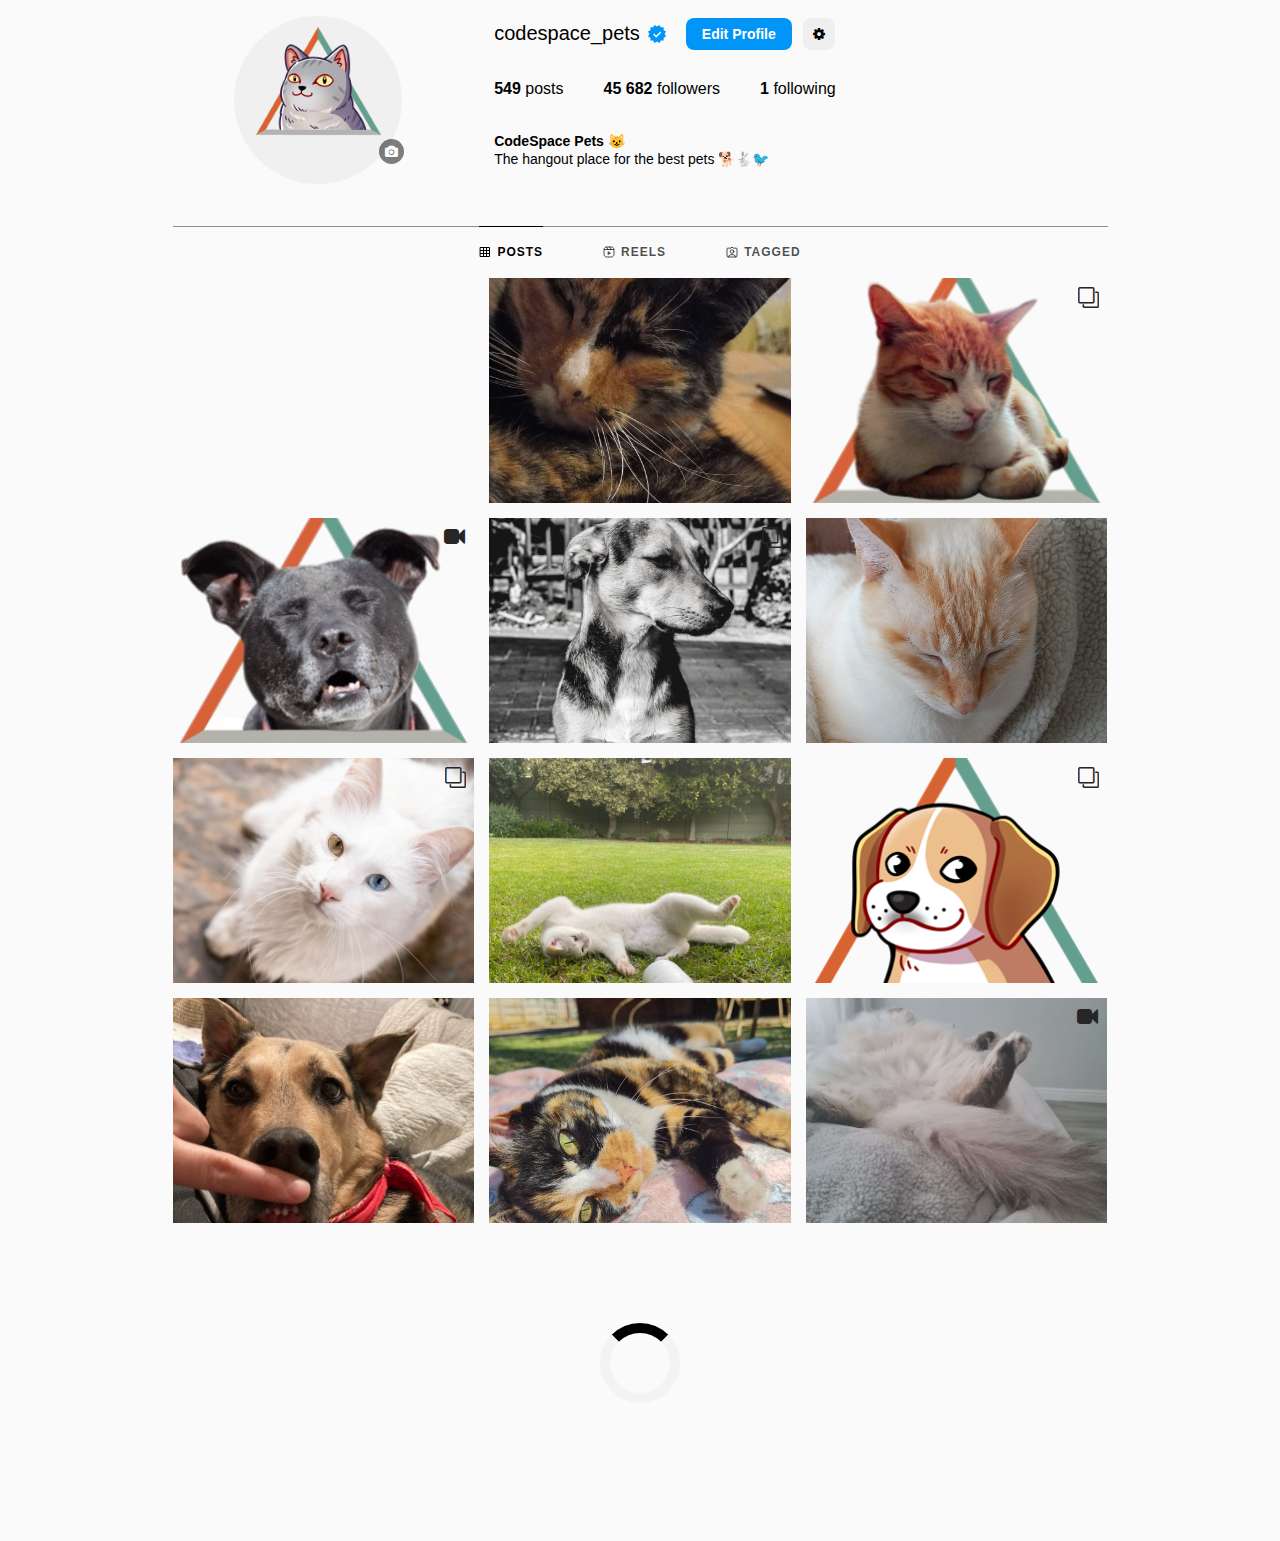
==== commit ecbd17d1: "Update index.html" ====
--- a/index.html
+++ b/index.html
@@ -1,3 +1,4 @@
+<!-- Inspired by George Park: https://codepen.io/GeorgePark/pen/VXrwOP -->
 <!-- Inspired by George Park: https://codepen.io/GeorgePark/pen/VXrwOP -->
 <!DOCTYPE html>
 <html lang="en">
@@ -373,12 +374,3 @@
 
 </body>
 </html>
-
-
-
-
-
-
-
-
-
--- a/styles.css
+++ b/styles.css
@@ -16,40 +16,43 @@
   min-height: 100vh; /* Ensure content fills viewport height */
   background-color: #fafafa;
   color: #262626;
-  padding-bottom: 3rem; /* Add space for footer or other content */
+  padding-bottom: 3rem; 
 }
 
 /* Constrain layout width */
 .ig-layout {
   max-width: 935px;
-  margin: 0 auto; /* Center horizontally */
+  margin: 0 auto;
 }
 
 /* Set consistent image display */
 img {
   display: block;
   position: relative;
-  top: 0px; /* Adjust for any vertical alignment */
+  top: 0px;
 }
 
 
 /* Position and style the main content container */
 .main {
-  display: block; /* Ensure block-level behavior for positioning */
-  position: fixed; /* Position relative to viewport */
+  display: block;
+  position: fixed;
   top: 0;
   right: 0;
 }
 
 /* Wrap content within the container */
 .container {
-  box-sizing: border-box; /* Ensure consistent sizing */
-  position: relative; /* Allow for absolute positioning within */
-  z-index: 0; /* Adjust stacking order if needed */
-  display: block; /* Ensure block-level behavior */
-}
-
-
+  box-sizing: border-box;
+  position: relative;
+  z-index: 0;
+  display: block;
+}
+
+
+/* User profile styling with flexbox for layout, 
+positioning, and alignment, and defines specific 
+dimensions and visual properties. */
 .profile {
 	display: flex;
 	position: relative;
@@ -65,7 +68,6 @@
 	width: 31.194%;
   place-content: center;
 }
-
 
 .profile-image {
 	display: flex;
@@ -83,6 +85,7 @@
 	transition: all .3s;
 }
 
+/* @nedia for responsive */
 @media (min-width: 736px){
 	.profile-image {
 		flex-grow: 1;
@@ -102,6 +105,7 @@
 	top: -18px;
 }
 
+/* Enlarge an image on hover */
 .profile-image:hover img {
 	animation: growProfileImage .3s 1;
 }
@@ -124,7 +128,7 @@
 }
 
 .profile-edit:hover{
-	transform:scale(1.3);
+	transform:scale(1.3); /* Enlarge the profile image edit by 30% */
 }
 
 .profile-edit:focus{
@@ -136,18 +140,19 @@
 	animation: touchProfileEdit .3s 1;
 }
 
+/* Styling for profile user information container */
 .profile-user-info {
 	display: flex;
 	position: relative;
-	flex-grow: 2;
-	color: rgb(var(--ig-primary-text));
+	flex-grow: 2; /* Allows the container to grow to fill available space */
+	color: black;
 	vertical-align: baseline;
 	padding: 0;
 	margin: 0;
 	gap: 20px;
 	border-width: 0;
-	flex-shrink: 1;
-	flex-direction: column;
+	flex-shrink: 1; /* Allows the container to shrink if needed */
+  flex-direction: column; /* Arrange elements in a vertical column */
 	align-items: stretch;
 	box-sizing: border-box;
 }
@@ -195,20 +200,20 @@
 	margin-left: 8px;
 }
 
+/* General button styles */
 button {
 	position: relative;
-	color: rgb(var(--web-always-white));
+	color: white;
 	min-width: 32px;
 	height: 32px;
-	color: #fff !important;
+	color: #fff !important; /* Override any other color settings */
 	font-size: 14px;
 	font-weight: 600;
 	text-align: center;
-	/* background-color: 54, 54, 54; */
   border: none;
 	border-radius: 8px;
 	cursor: pointer;
-	transition: all .3s;
+	transition: all .3s; /* Smooth transitions for hover effects */
 }
 
 button.profile-edit-btn {
@@ -220,15 +225,14 @@
 }
 
 button.profile-settings-btn {
-	/* background-color: rgb(54, 54, 54) !important; */
 	background-color: rgb(239, 239, 239) !important;
 	color: rgb(0, 0, 0) !important;
 }
 .profile-settings-btn:hover {
-	/* background-color: rgb(38, 38, 38) !important; */
 	background-color: rgb(219, 219, 219) !important;;
 }
 
+/* Animation for settings button icon on hover */
 .profile-settings-btn:hover i {
 	animation: spinSettingsBtn .3s 1;
 }
@@ -245,7 +249,7 @@
 	font-size: 16px;
 	margin-right: 40px;
 	display: list-item;
-    text-align: -webkit-match-parent;
+  text-align: -webkit-match-parent;
 }
 
 .profile-stat-count {
@@ -274,6 +278,7 @@
 	white-space: pre-line;
 }
 
+/* Styling the gallery navigation bar */
 .gallery-nav {
 	display: flex;
 	position: relative;
@@ -293,7 +298,7 @@
 	display: flex !important;
 	position: relative;
 	height: 52px;
-  color: rgba(0, 0, 0, .7); /* for black theme rgb(168, 168, 168) */
+  color: rgba(0, 0, 0, .7); 
 	font-size: 12px;
 	font-weight: 600;
 	text-align: center;
@@ -318,8 +323,8 @@
 a.gallery-tab.active {
 	color: black;
 	border-top: 1px solid black !important;
-	transition: border-top-color 0.4s linear;
-	animation: growTabBorder .3s;
+	transition: border-top-color 0.4s linear; /* smoother animation */
+	animation: growTabBorder .3s; //* Animating the tab */
 }
 
 svg.tab-icon {
@@ -337,6 +342,27 @@
 	transition: all .3s;
 }
 
+/* Image adjustments based on JavaScript logic */
+.gallery:nth-child(0) img,
+.gallery:nth-child(1) img,
+.gallery:nth-child(5) img,
+.gallery:nth-child(7) img {
+ transform: scale(1.1) translateY(15%);
+}
+
+.gallery:nth-child(8) img,
+.gallery:nth-child(10) img,
+.gallery:nth-child(11) img,
+.gallery:nth-child(12) img {
+ transform: translateY(0%);
+}
+
+.gallery:nth-child(3) img,
+.gallery:nth-child(5) img,
+.gallery:nth-child(10) img {
+ transform: scale(1.5);
+}
+
 .gallery-item {
 	display: flex;
 	place-items: center;
@@ -350,7 +376,7 @@
 }
 
 .gallery-item:hover {
-	transform: scale(1.1);
+	transform: scale(1.05);
 	box-shadow: 0px 1px 3px rgba(0, 0, 0, 0.1);
 }
 
@@ -543,6 +569,7 @@
 	right: 15px;
 }
 
+/* Zoom Icon Styling */
 .preview-zoom {
 	display: grid;
 	position: fixed;
@@ -562,71 +589,95 @@
 	color: #FFF;
 }
 
+/* Hide Scrollbar on image preview */
 .no-scroll {
 	overflow: hidden;
 }
 
+/* Base styles for the loader element */
 .loader {
-	display: block;
-	position: relative;
+  display: block;
+  position: relative;
   border: 10px solid #f3f3f3;
   border-radius: 50%;
   border-top: 10px solid #000;
   width: 80px;
   height: 80px;
-	margin: 10rem auto;
-	transition: all;
-	bottom: 0;
-}
+  margin: 10rem auto;
+  transition: all; /* Prepare for smooth animation transitions */
+  bottom: 0;
+}
+
+/* Styles for the loading state */
 .loader.loading {
-	animation: loading 2s linear infinite;
-}
-
-
-
-/* Animations */
-
+  /* Apply the loading animation */
+  animation: loading 2s linear infinite;
+}
+
+
+
+/* Animations for different elements */
+
+/* GrowProfileImage Animation */
 @keyframes growProfileImage {
-	0% {
-		transform:scale(0);
-	}
-	50% {
-		transform:scale(1.2);
-	}
-	100% {
-		transform:scale(1);
-	}
-}
-
+  /* Start with scale 0 (invisible) */
+  0% {
+    transform: scale(0);
+  }
+  /* Expand to 1.2 times size at 50% */
+  50% {
+    transform: scale(1.2);
+  }
+  /* Revert to normal size at 100% */
+  100% {
+    transform: scale(1);
+  }
+}
+
+/* TouchProfileEdit Animation */
 @keyframes touchProfileEdit {
-	to {
-		transform:scale(2);
-		opacity: 0;
-	}
-}
-
+  /* End state: double size and fade out */
+  to {
+    transform: scale(2);
+    opacity: 0;
+  }
+}
+
+/* SpinSettingsBtn Animation */
 @keyframes spinSettingsBtn {
-	from {
-		transform:rotate(0deg);
-	}
-	to {
-		transform:rotate(360deg);
-	}
-}
-
+  /* Start with 0 degree rotation */
+  from {
+    transform: rotate(0deg);
+  }
+  /* End with 360 degree rotation */
+  to {
+    transform: rotate(360deg);
+  }
+}
+
+/* GrowTabBorder Animation */
 @keyframes growTabBorder {
-	0% {
-		border-top: 0px solid transparent!important;
-	}
-	50% {
-		border-top: .5px solid black !important;
-	}
-	100% {
-		border-top: 1px solid black !important;
-	}
-}
-
+  /* Start with invisible border */
+  0% {
+    border-top: 0px solid transparent!important;
+  }
+  /* Grow to 0.5px border at 50% */
+  50% {
+    border-top: .5px solid black !important;
+  }
+  /* End with 1px border */
+  100% {
+    border-top: 1px solid black !important;
+  }
+}
+
+/* Loading Animation (likely for a spinner) */
 @keyframes loading {
-  0% { transform: rotate(0deg); }
-  100% { transform: rotate(360deg); }
-}
+  /* Rotate from 0 to 360 degrees */
+  0% {
+    transform: rotate(0deg);
+  }
+  100% {
+    transform: rotate(360deg);
+  }
+}
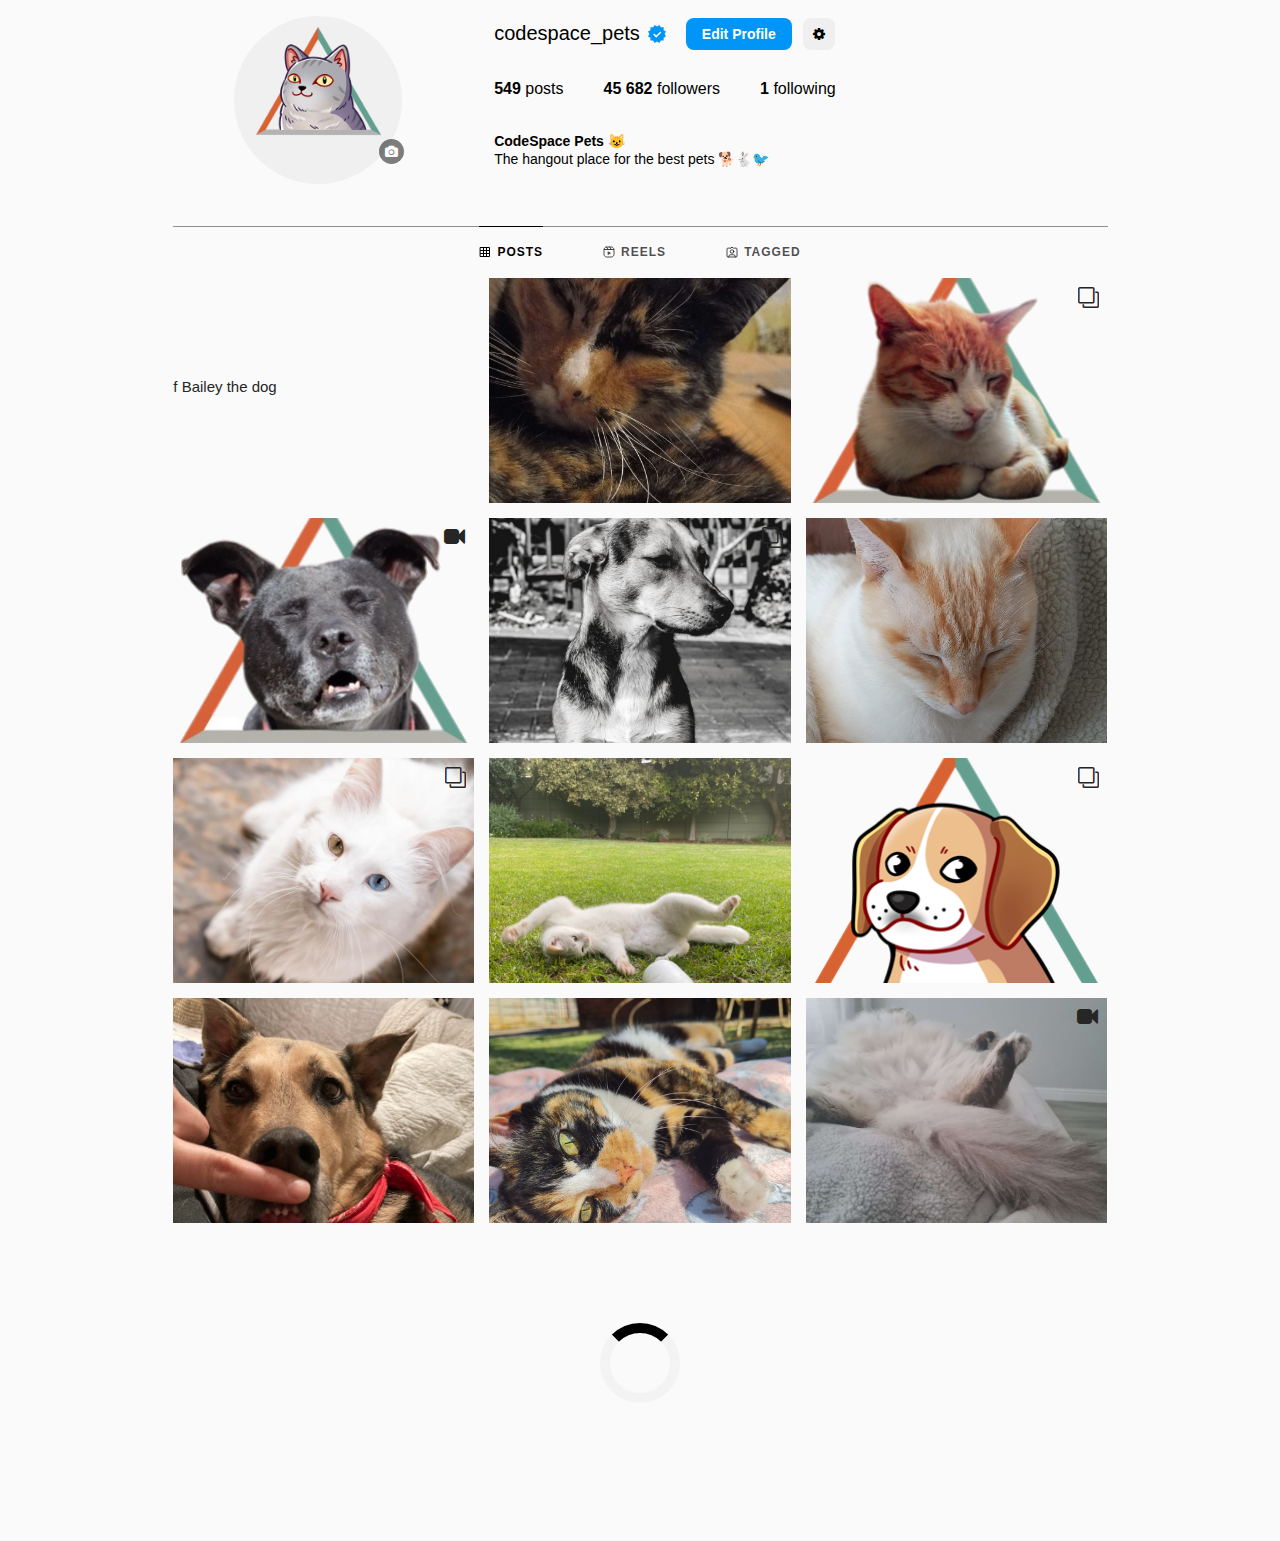
==== commit 95462de7: "Update index.html" ====
--- a/index.html
+++ b/index.html
@@ -1,4 +1,3 @@
-<!-- Inspired by George Park: https://codepen.io/GeorgePark/pen/VXrwOP -->
 <!-- Inspired by George Park: https://codepen.io/GeorgePark/pen/VXrwOP -->
 <!DOCTYPE html>
 <html lang="en">
@@ -24,11 +23,11 @@
 
 					<div class="profile-image">
 
-						<img src="./images/cat-codespace.png" alt="">
-	
-					</div>
-
-					<div class="profile-edit" role="button"><i class="fa fa-camera" aria-hidden="true"></i></div>
+						<img src="./images/cat-codespace.png" alt="Profile photo of a cat wearing headphones">
+	
+					</div>
+
+					<div class="profile-edit" role="button" aria-label="Edit profile"><i class="fa fa-camera" aria-hidden="true"></i></div>
 
 				</div>
 
@@ -121,7 +120,7 @@
 
 				<div class="gallery-item" tabindex="0">
 
-					<img src="./images/bailey.png" class="gallery-image" alt="">
+					<img src="./images/bailey.png" class="gallery-image"  alt="Photo of Bailey the dog">
 
 					<div class="gallery-item-info">
 
@@ -136,7 +135,7 @@
 
 				<div class="gallery-item" tabindex="0">
 
-					<img src="./images/startlett.jpg" class="gallery-image" alt="">
+					<img src="./images/startlett.jpg" class="gallery-image"  alt="Photo of Scartlett the dog">
 
 					<div class="gallery-item-info">
 
@@ -151,7 +150,7 @@
 
 				<div class="gallery-item" tabindex="0">
 
-					<img src="./images/mr-chomsky.png" class="gallery-image" alt="">
+					<img src="./images/mr-chomsky.png" class="gallery-image"  alt="Mr Chosmky">
 
 					<div class="gallery-item-type">
 
@@ -179,7 +178,7 @@
 
 				<div class="gallery-item" tabindex="0">
 
-					<img src="./images/scarab.png" class="gallery-image" alt="">
+					<img src="./images/scarab.png" class="gallery-image"  alt="Photo of Scarab the dog">
 
 					<div class="gallery-item-type">
 
@@ -200,7 +199,7 @@
 
 				<div class="gallery-item" tabindex="0">
 
-					<img src="./images/baronnashor.png" class="gallery-image" alt="">
+					<img src="./images/baronnashor.png" class="gallery-image"  alt="Photo of Baronnashor the dog">
 
 					<div class="gallery-item-type">
 
@@ -221,7 +220,7 @@
 
 				<div class="gallery-item" tabindex="0">
 
-					<img src="./images/gabrielle.jpg" class="gallery-image" alt="">
+					<img src="./images/gabrielle.jpg" class="gallery-image"  alt="Photo of Gabrielle the dog">
 
 					<div class="gallery-item-info">
 
@@ -236,7 +235,7 @@
 
 				<div class="gallery-item" tabindex="0">
 
-					<img src="./images/jarrod.jpg" class="gallery-image" alt="">
+					<img src="./images/jarrod.jpg" class="gallery-image"  alt="Photo of Jarrod the dog">
 
 					<div class="gallery-item-type">
 
@@ -257,7 +256,7 @@
 
 				<div class="gallery-item" tabindex="0">
 
-					<img src="./images/mr_goose.jpg" class="gallery-image" alt="">
+					<img src="./images/mr_goose.jpg" class="gallery-image"  alt="Photo of Mr Goose the dog">
 
 					<div class="gallery-item-info">
 
@@ -272,7 +271,7 @@
 
 				<div class="gallery-item" tabindex="0">
 
-					<img src="./images/dog-codespace.png" class="gallery-image" alt="">
+					<img src="./images/dog-codespace.png" class="gallery-image"  alt="Photo of CodeSpace Dog the dog">
 
 					<div class="gallery-item-type">
 
@@ -293,7 +292,7 @@
 
 				<div class="gallery-item" tabindex="0">
 
-					<img src="./images/forrest.jpg" class="gallery-image" alt="">
+					<img src="./images/forrest.jpg" class="gallery-image"  alt="Photo of Forrest the dog">
 
 					<div class="gallery-item-info">
 
@@ -308,7 +307,7 @@
 
 				<div class="gallery-item" tabindex="0">
 
-					<img src="./images/louise.jpg" class="gallery-image" alt="">
+					<img src="./images/louise.jpg" class="gallery-image"  alt="Photo of louise the dog">
 
 					<div class="gallery-item-info">
 
@@ -323,7 +322,7 @@
 
 				<div class="gallery-item" tabindex="0">
 
-					<img src="./images/tired.jpg" class="gallery-image" alt="">
+					<img src="./images/tired.jpg" class="gallery-image"  alt="Photo of Tired the dog">
 
 					<div class="gallery-item-type">
 
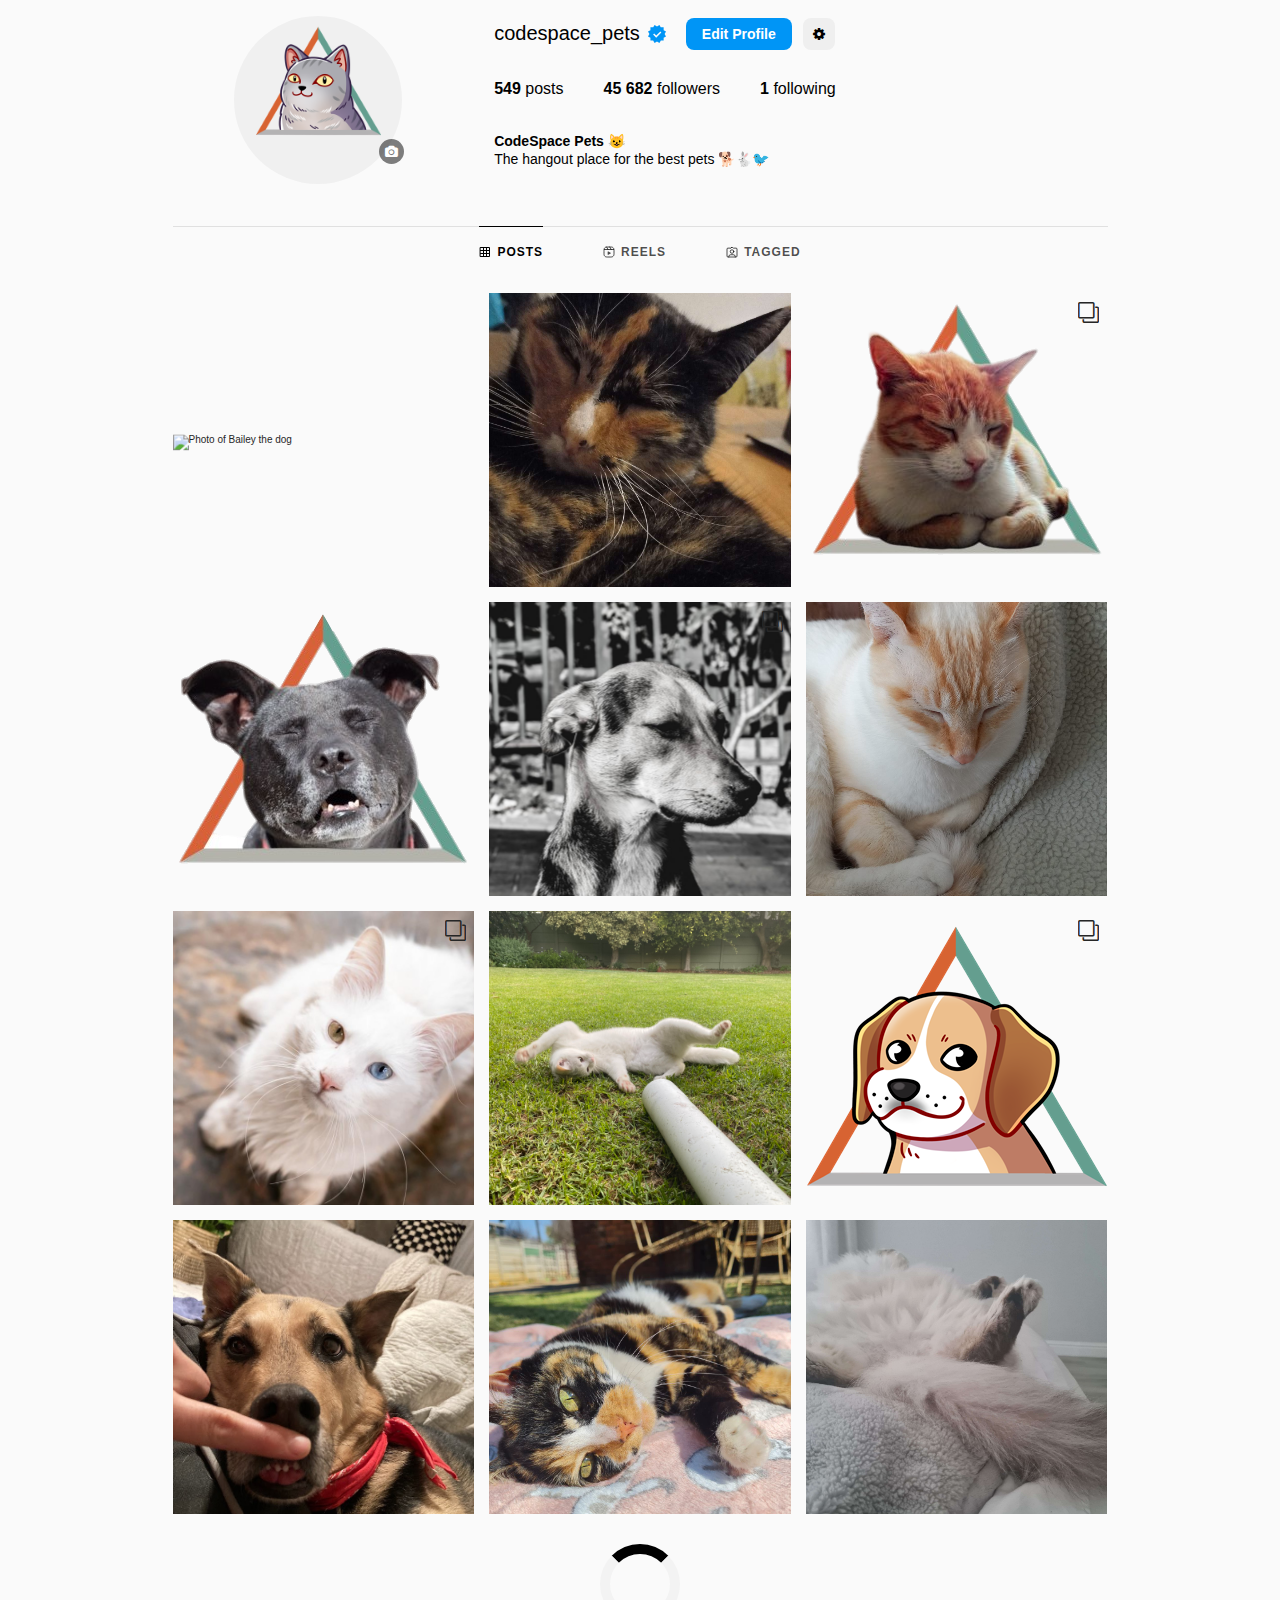
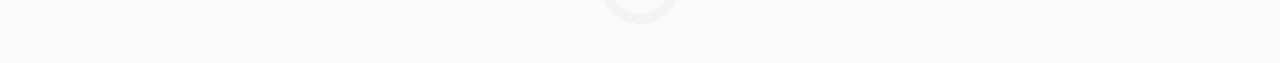
==== commit 8149006e: "Update index.html" ====
--- a/index.html
+++ b/index.html
@@ -369,7 +369,5 @@
 	</main>
 </div>
 
-<script src="./index.js"></script>
-
 </body>
 </html>
--- a/styles.css
+++ b/styles.css
@@ -152,7 +152,7 @@
 	gap: 20px;
 	border-width: 0;
 	flex-shrink: 1; /* Allows the container to shrink if needed */
-  flex-direction: column; /* Arrange elements in a vertical column */
+  	flex-direction: column; /* Arrange elements in a vertical column */
 	align-items: stretch;
 	box-sizing: border-box;
 }
@@ -210,7 +210,7 @@
 	font-size: 14px;
 	font-weight: 600;
 	text-align: center;
-  border: none;
+  	border: none;
 	border-radius: 8px;
 	cursor: pointer;
 	transition: all .3s; /* Smooth transitions for hover effects */
@@ -230,6 +230,9 @@
 }
 .profile-settings-btn:hover {
 	background-color: rgb(219, 219, 219) !important;;
+}
+.profile-settings-btn:focus {
+	background-color: rgb(187, 187, 187) !important;;
 }
 
 /* Animation for settings button icon on hover */
@@ -288,9 +291,10 @@
 	text-align: center;
 	letter-spacing: 1px;
 	text-transform: uppercase;
-	border-top: 1px solid rgb(142, 142, 142);
+	border-top: 1px solid rgb(224,224, 224);
 	justify-content: center;
 	align-items: center;
+	margin-bottom: 15px;
 	gap: 60px;
 }
 
@@ -298,7 +302,7 @@
 	display: flex !important;
 	position: relative;
 	height: 52px;
-  color: rgba(0, 0, 0, .7); 
+  	color: rgba(0, 0, 0, .7); 
 	font-size: 12px;
 	font-weight: 600;
 	text-align: center;
@@ -320,6 +324,17 @@
 	text-decoration: none;
 }
 
+a.gallery-tab:hover,
+a.gallery-tab.active:hover {
+	animation: colorToBlack 1s infinite; //* Animating the tab */
+}
+a.gallery-tab:focus {
+	border-top: 1px solid rgb(125,125, 125);
+}
+a.gallery-tab:focus span {
+	transform: scale(1.1);
+}
+
 a.gallery-tab.active {
 	color: black;
 	border-top: 1px solid black !important;
@@ -342,25 +357,27 @@
 	transition: all .3s;
 }
 
-/* Image adjustments based on JavaScript logic */
-.gallery:nth-child(0) img,
-.gallery:nth-child(1) img,
-.gallery:nth-child(5) img,
-.gallery:nth-child(7) img {
- transform: scale(1.1) translateY(15%);
-}
-
-.gallery:nth-child(8) img,
-.gallery:nth-child(10) img,
-.gallery:nth-child(11) img,
-.gallery:nth-child(12) img {
- transform: translateY(0%);
-}
-
-.gallery:nth-child(3) img,
-.gallery:nth-child(5) img,
-.gallery:nth-child(10) img {
- transform: scale(1.5);
+/* Image adjustments size and position */
+.gallery-item:nth-child(1) img,
+.gallery-item:nth-child(2) img {
+	transform: scale(1) translateY(15%);
+    width: inherit;
+}
+
+.gallery-item:nth-child(5) img {
+	transform: scale(.5) translateY(15%);
+}
+
+.gallery-item:nth-child(6) img,
+.gallery-item:nth-child(8) img,
+.gallery-item:nth-child(10) img,
+.gallery-item:nth-child(11) img{
+	width: inherit;
+}
+  
+.gallery-item:nth-child(7) img,
+.gallery-item:nth-child(12) img {
+	height: inherit;
 }
 
 .gallery-item {
@@ -559,7 +576,15 @@
 }
 
 .preview-nav .preview-nav-item:hover > i {
+	display: flex;
+	position: relative;
 	color: #FFF;
+	width: 100%;
+	height: 100%;
+	margin: auto;
+	place-content: center;
+	place-items: center;
+	align-items: center;
 }
 
 .preview-nav .preview-nav-item.previous {
@@ -603,13 +628,15 @@
   border-top: 10px solid #000;
   width: 80px;
   height: 80px;
-  margin: 10rem auto;
+  margin: 30px auto 1px;
   transition: all; /* Prepare for smooth animation transitions */
   bottom: 0;
+  opacity: 0;
 }
 
 /* Styles for the loading state */
 .loader.loading {
+	opacity: 1;
   /* Apply the loading animation */
   animation: loading 2s linear infinite;
 }
@@ -671,6 +698,20 @@
   }
 }
 
+/* GrowTabBorder Animation */
+@keyframes colorToBlack {
+	/* Start with invisible border */
+	0% {
+		color: rgb(125, 125, 125);
+	}
+	50% {
+	  color: black;
+	}
+	100% {
+		color: rgb(125, 125, 125);
+	}
+  }
+
 /* Loading Animation (likely for a spinner) */
 @keyframes loading {
   /* Rotate from 0 to 360 degrees */
